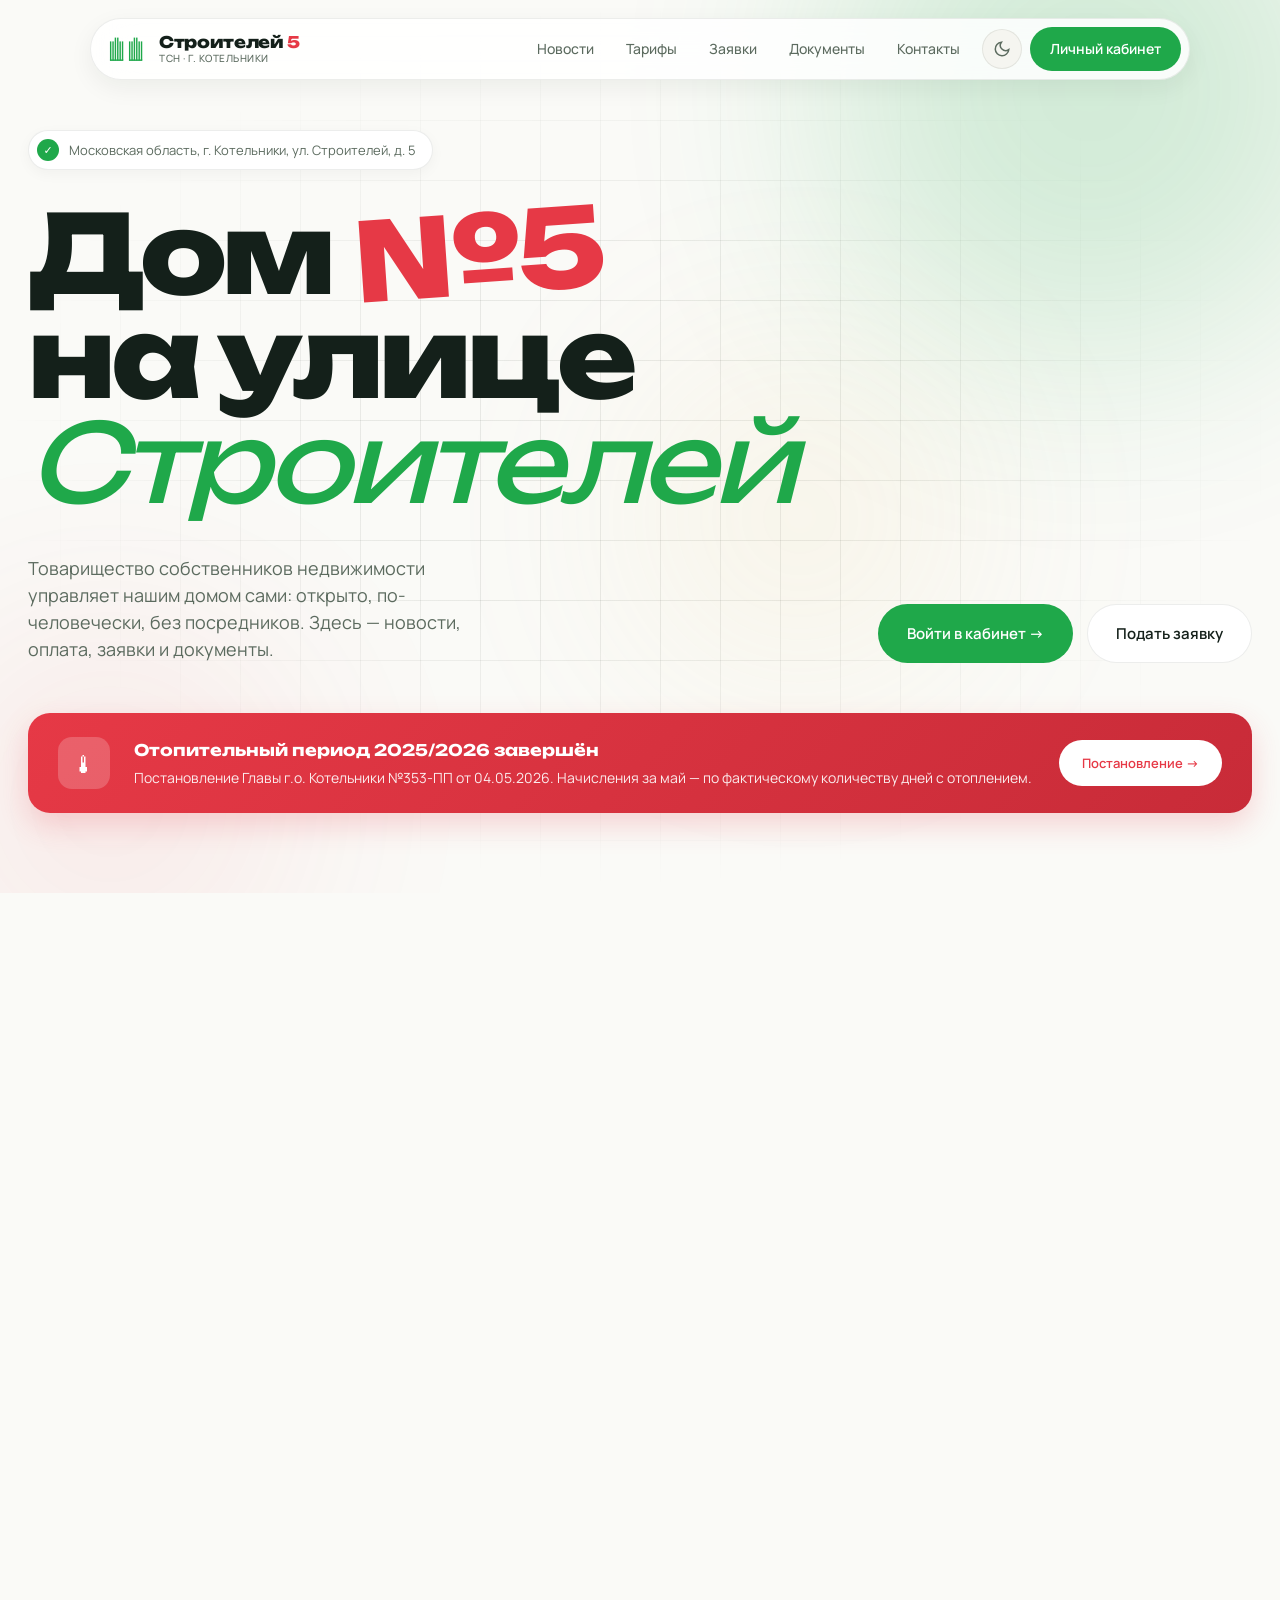
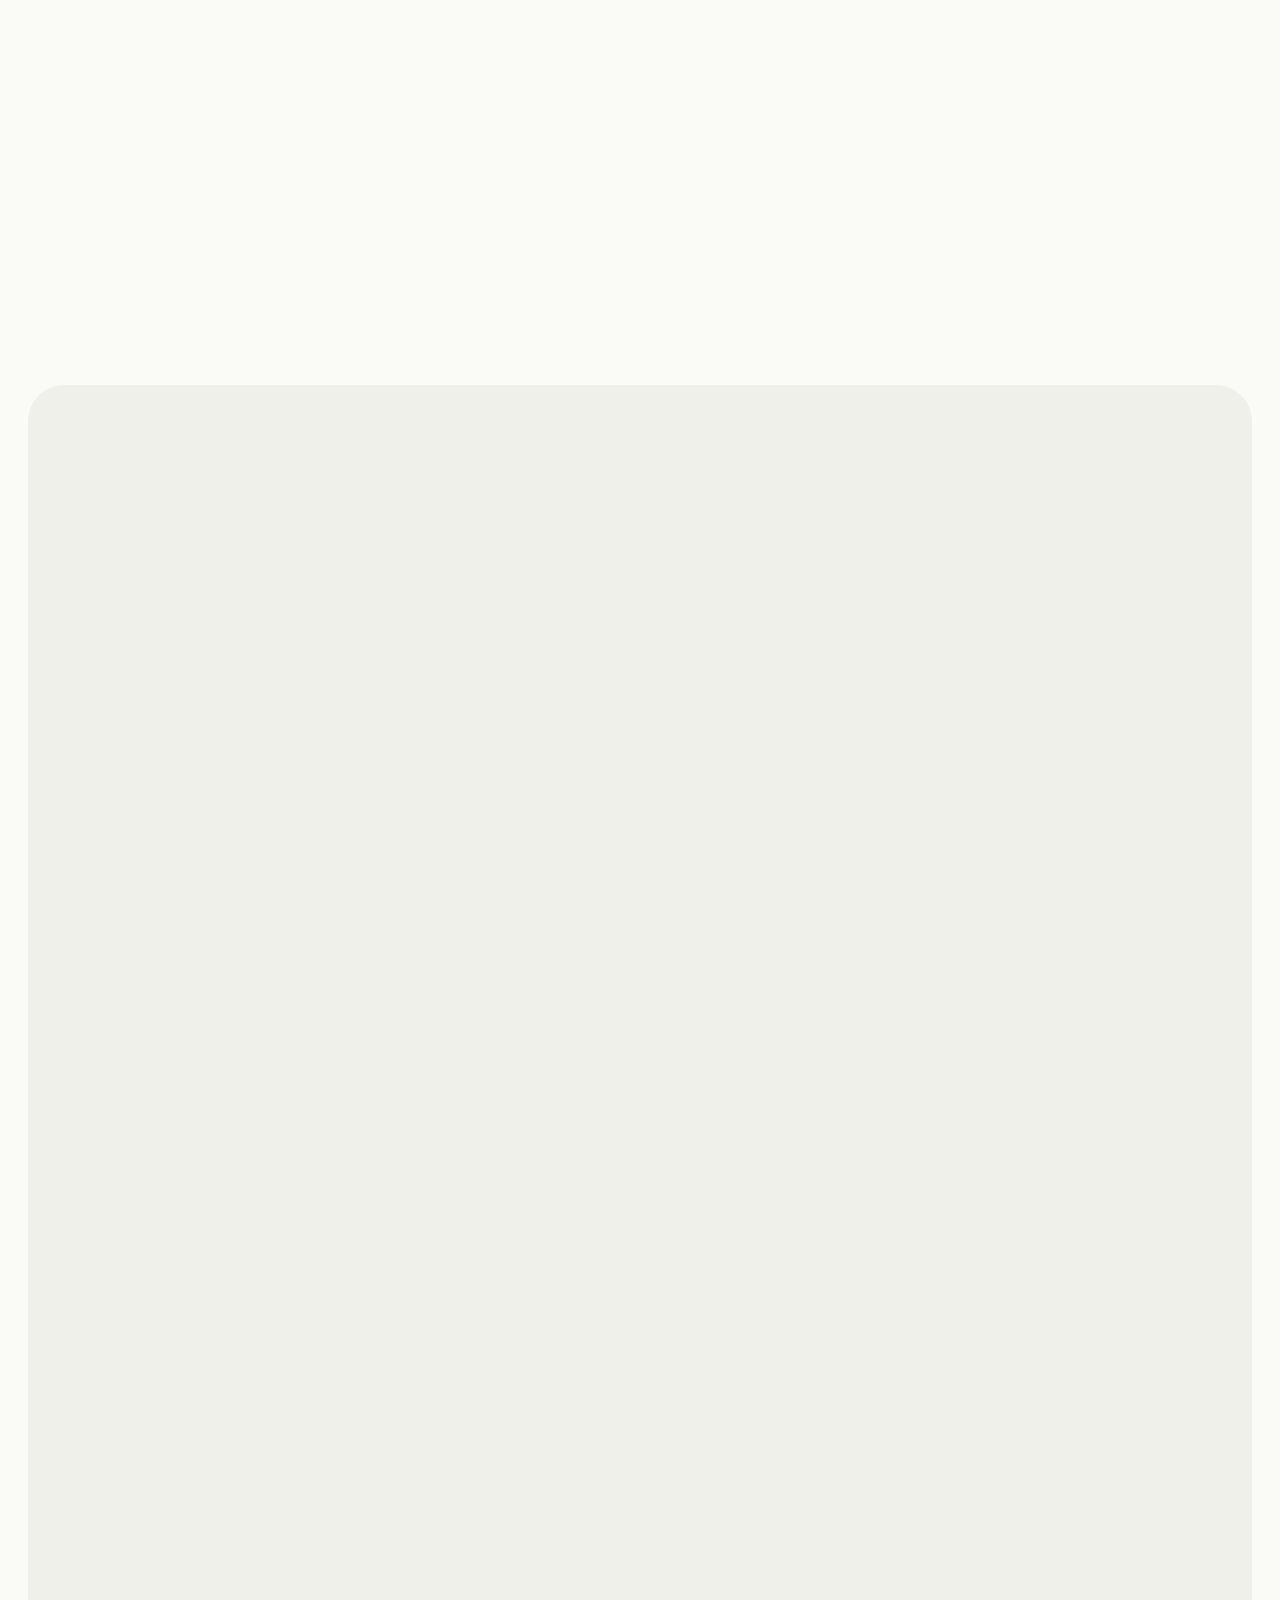
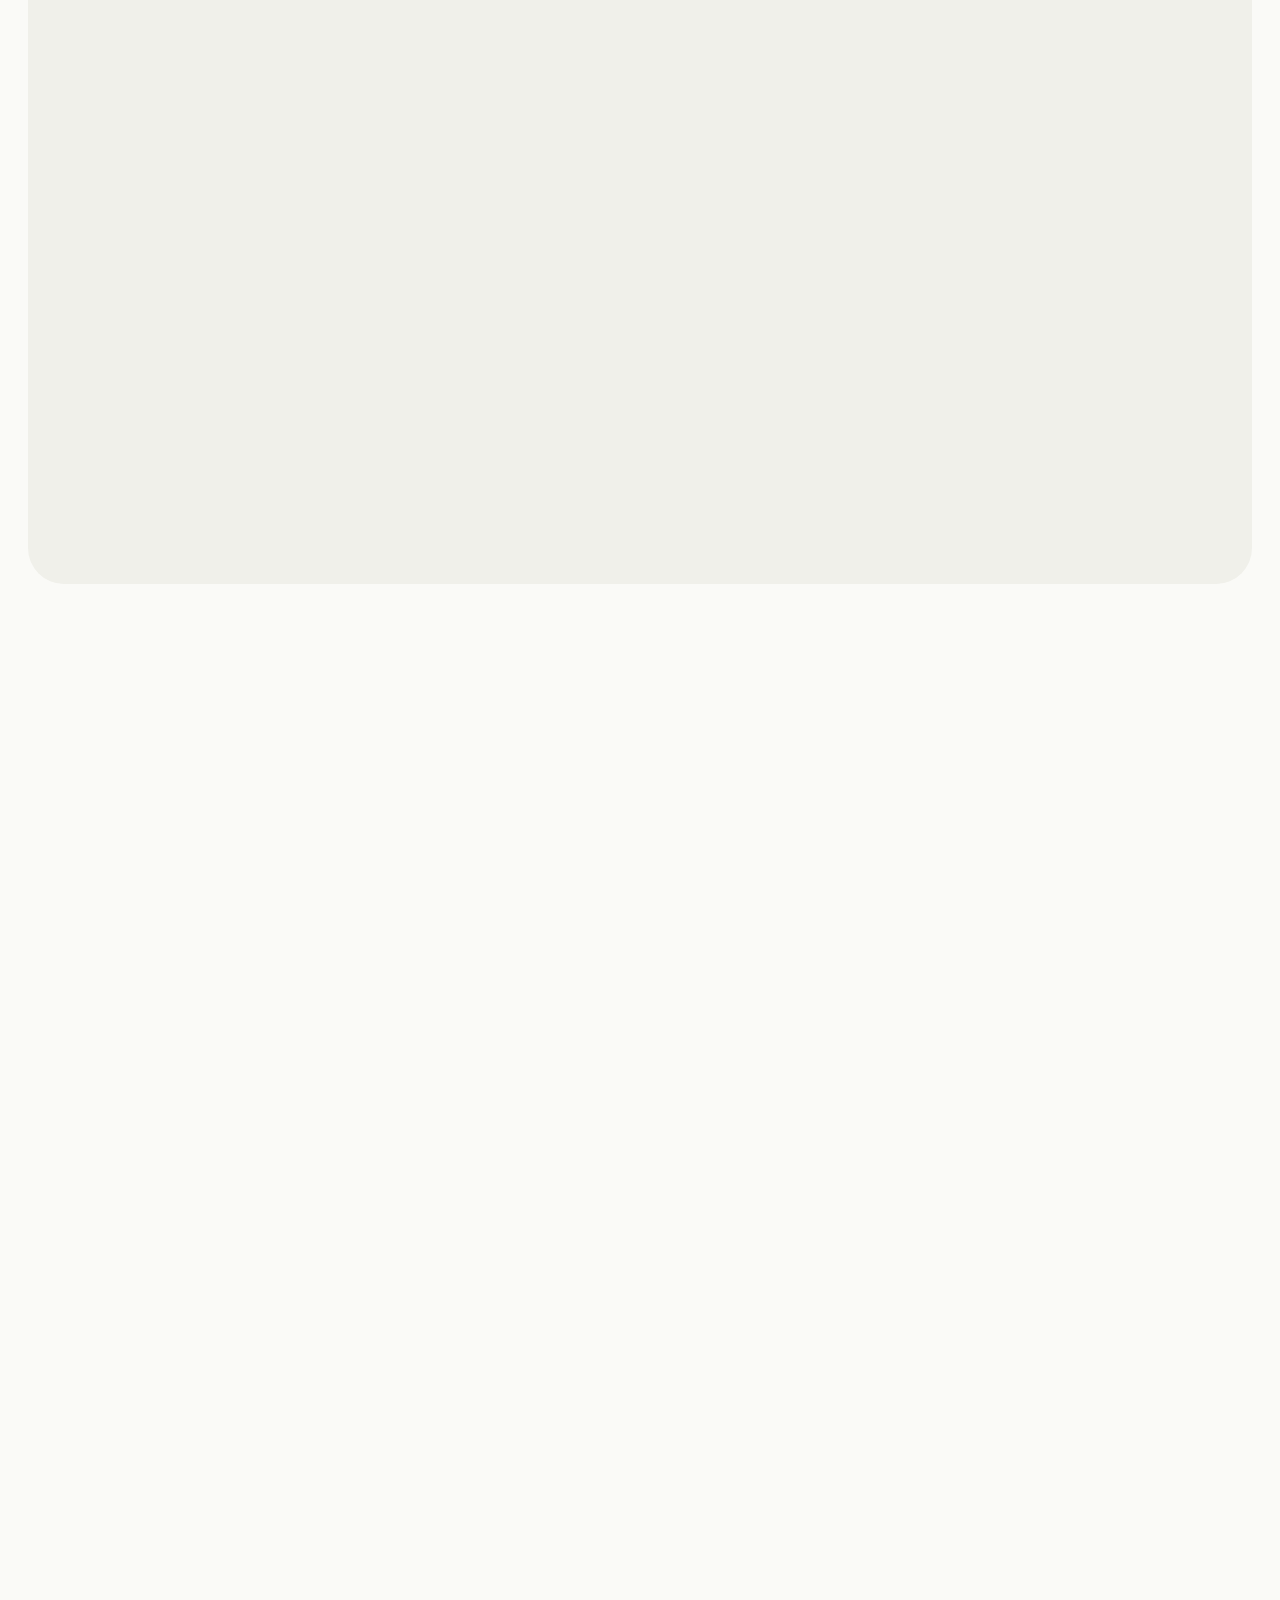
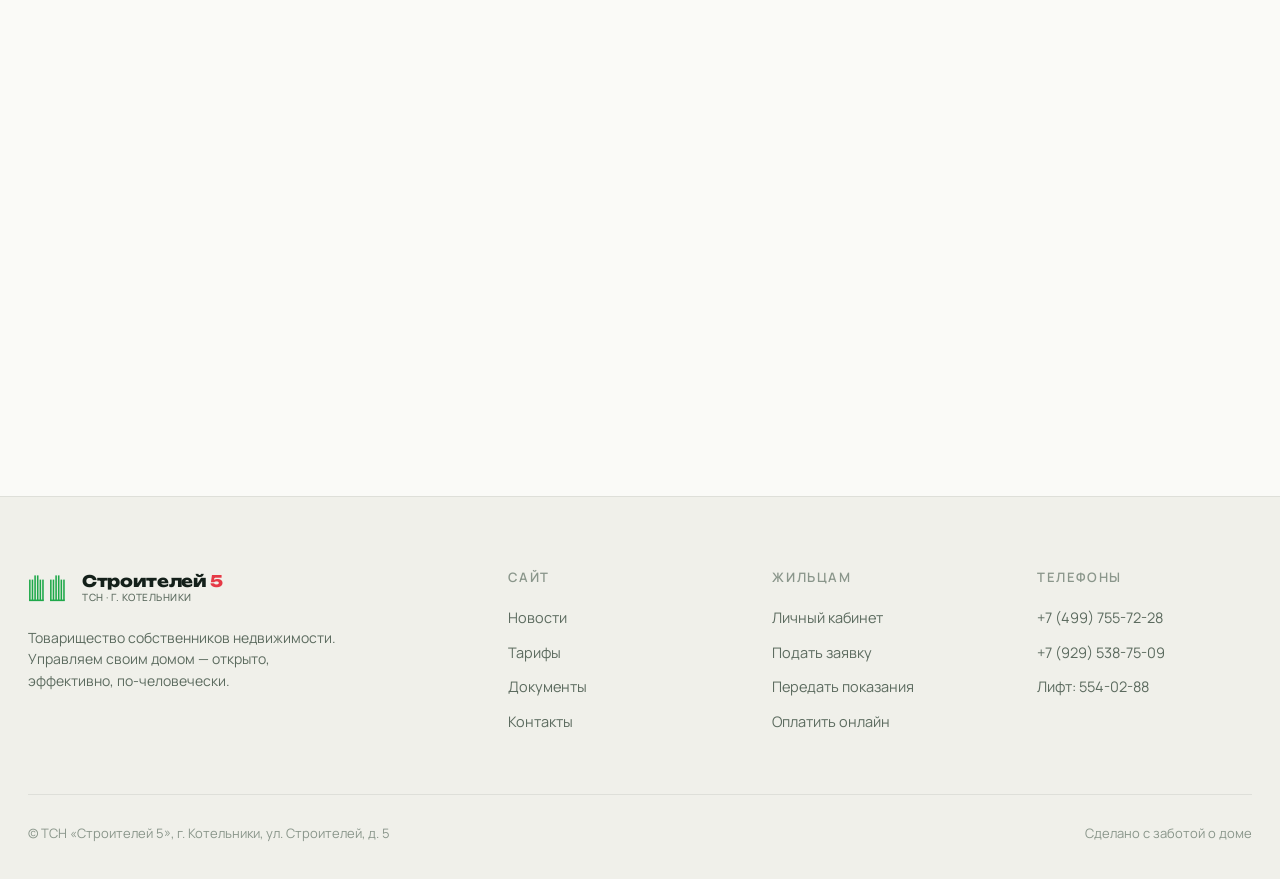
==== index.html @ 5f2b9c78 "Add files via upload" ====
<!DOCTYPE html>
<html lang="ru">
<head>
<meta charset="UTF-8">
<meta name="viewport" content="width=device-width, initial-scale=1.0">
<title>ТСН «Строителей 5» — г. Котельники, ул. Строителей, д.5</title>
<meta name="description" content="Официальный сайт ТСН «Строителей 5». Новости, тарифы, заявки, документы и контакты для жильцов дома по адресу: г. Котельники, ул. Строителей, д. 5.">

<!-- Open Graph для соцсетей -->
<meta property="og:title" content="ТСН «Строителей 5»">
<meta property="og:description" content="Официальный сайт товарищества собственников недвижимости">
<meta property="og:type" content="website">

<!-- Favicon -->
<link rel="icon" type="image/svg+xml" href="/favicon.svg">

<!-- Preload theme to avoid flicker -->
<script>
  (function() {
    const saved = localStorage.getItem('theme');
    const prefersDark = window.matchMedia('(prefers-color-scheme: dark)').matches;
    const theme = saved || (prefersDark ? 'dark' : 'light');
    document.documentElement.setAttribute('data-theme', theme);
  })();
</script>

<link rel="preconnect" href="https://fonts.googleapis.com">
<link rel="preconnect" href="https://fonts.gstatic.com" crossorigin>
<link href="https://fonts.googleapis.com/css2?family=Unbounded:wght@400;600;700;800;900&family=Manrope:wght@300;400;500;600;700&display=swap" rel="stylesheet">

<link rel="stylesheet" href="/styles.css">
</head>
<body>

<!-- SVG Logo -->
<svg width="0" height="0" style="position:absolute" aria-hidden="true">
  <defs>
    <symbol id="logo-buildings" viewBox="0 0 80 60">
      <g fill="currentColor">
        <rect x="2" y="14" width="3" height="40"/>
        <rect x="7" y="14" width="3" height="40"/>
        <rect x="12" y="6" width="3" height="48"/>
        <rect x="17" y="6" width="3" height="48"/>
        <rect x="22" y="14" width="3" height="40"/>
        <rect x="27" y="14" width="3" height="40"/>
        <rect x="2" y="52" width="28" height="3"/>
        <rect x="42" y="14" width="3" height="40"/>
        <rect x="47" y="14" width="3" height="40"/>
        <rect x="52" y="6" width="3" height="48"/>
        <rect x="57" y="6" width="3" height="48"/>
        <rect x="62" y="14" width="3" height="40"/>
        <rect x="67" y="14" width="3" height="40"/>
        <rect x="42" y="52" width="28" height="3"/>
      </g>
    </symbol>
  </defs>
</svg>

<!-- NAV -->
<nav>
  <a href="#" class="logo">
    <svg class="logo-icon"><use href="#logo-buildings"/></svg>
    <span class="logo-text">
      Строителей <span class="red">5</span>
      <small>ТСН · г. Котельники</small>
    </span>
  </a>
  <ul class="nav-links">
    <li><a href="#news">Новости</a></li>
    <li><a href="#tariffs">Тарифы</a></li>
    <li><a href="#requests">Заявки</a></li>
    <li><a href="#docs">Документы</a></li>
    <li><a href="#contacts">Контакты</a></li>
  </ul>
  <button class="theme-toggle" id="themeToggle" aria-label="Переключить тему">
    <svg class="theme-icon-sun" width="18" height="18" viewBox="0 0 24 24" fill="none" stroke="currentColor" stroke-width="2"><circle cx="12" cy="12" r="5"/><line x1="12" y1="1" x2="12" y2="3"/><line x1="12" y1="21" x2="12" y2="23"/><line x1="4.22" y1="4.22" x2="5.64" y2="5.64"/><line x1="18.36" y1="18.36" x2="19.78" y2="19.78"/><line x1="1" y1="12" x2="3" y2="12"/><line x1="21" y1="12" x2="23" y2="12"/><line x1="4.22" y1="19.78" x2="5.64" y2="18.36"/><line x1="18.36" y1="5.64" x2="19.78" y2="4.22"/></svg>
    <svg class="theme-icon-moon" width="18" height="18" viewBox="0 0 24 24" fill="none" stroke="currentColor" stroke-width="2"><path d="M21 12.79A9 9 0 1 1 11.21 3 7 7 0 0 0 21 12.79z"/></svg>
  </button>
  <a href="#account" class="nav-cta">Личный кабинет</a>
</nav>

<!-- HERO -->
<header class="hero">
  <div class="hero-bg">
    <div class="hero-grid"></div>
    <div class="blob blob-1"></div>
    <div class="blob blob-2"></div>
    <div class="blob blob-3"></div>
  </div>

  <div class="container hero-content">
    <div class="hero-tag">
      <span class="hero-tag-dot">✓</span>
      Московская область, г. Котельники, ул. Строителей, д. 5
    </div>

    <h1 class="hero-title display">
      Дом <span class="num-five">№5</span><br>
      на улице<br>
      <span class="accent">Строителей</span>
    </h1>

    <div class="hero-bottom">
      <p class="hero-desc">
        Товарищество собственников недвижимости управляет нашим домом сами: открыто, по-человечески, без посредников. Здесь — новости, оплата, заявки и документы.
      </p>
      <div class="hero-actions">
        <a href="#account" class="btn btn-primary">
          Войти в кабинет →
        </a>
        <a href="#requests" class="btn btn-ghost">
          Подать заявку
        </a>
      </div>
    </div>

    <div class="heating-banner">
      <div class="heating-icon">🌡</div>
      <div class="heating-text">
        <strong>Отопительный период 2025/2026 завершён</strong>
        <p>Постановление Главы г.о. Котельники №353-ПП от 04.05.2026. Начисления за май — по фактическому количеству дней с отоплением.</p>
      </div>
      <a href="#docs" class="btn">Постановление →</a>
    </div>
  </div>
</header>

<!-- NEWS -->
<section id="news">
  <div class="container">
    <div class="section-head reveal">
      <div>
        <div class="section-eyebrow">Новости и объявления</div>
        <h2 class="section-title display">
          Что происходит<br><span class="it">в нашем доме</span>
        </h2>
      </div>
      <a href="#" class="btn btn-ghost">Все новости →</a>
    </div>

    <!-- Контейнер для динамических новостей из Supabase -->
    <div class="news-grid" id="newsGrid">
      <!-- Заглушки на случай если Supabase ещё не настроен -->
      <article class="news-card featured reveal">
        <div class="news-meta">
          <span class="news-cat">Важно</span>
          <span class="news-date">4 мая 2026</span>
        </div>
        <div class="news-arrow">↗</div>
        <h3 class="news-title display">Завершён отопительный период 2025/2026 года</h3>
        <p class="news-excerpt">Согласно постановлению №353-ПП Главы городского округа Котельники, отопление отключено с 4 мая. Начисления за май будут произведены по фактическому количеству дней с отоплением.</p>
      </article>

      <article class="news-card regular reveal">
        <div class="news-meta">
          <span class="news-cat">Сервис</span>
          <span class="news-date">скоро</span>
        </div>
        <div class="news-arrow">↗</div>
        <h3 class="news-title display">Гидравлические испытания тепловых сетей</h3>
        <p class="news-excerpt">О сроках возможного отключения горячей воды сообщим дополнительно.</p>
      </article>

      <article class="news-card small reveal">
        <div class="news-meta">
          <span class="news-cat">Дом</span>
          <span class="news-date">текущее</span>
        </div>
        <div class="news-arrow">↗</div>
        <h3 class="news-title display">Передача показаний счётчиков — до 25 числа</h3>
      </article>

      <article class="news-card small reveal">
        <div class="news-meta">
          <span class="news-cat">Приём</span>
          <span class="news-date">режим</span>
        </div>
        <div class="news-arrow">↗</div>
        <h3 class="news-title display">Часы приёма населения — вторник и четверг</h3>
      </article>
    </div>
  </div>
</section>

<!-- SERVICES / TARIFFS -->
<section class="services" id="tariffs">
  <div class="container">
    <div class="section-head reveal">
      <div>
        <div class="section-eyebrow">Услуги и тарифы</div>
        <h2 class="section-title display">
          Прозрачные ставки<br><span class="it">без скрытых платежей</span>
        </h2>
      </div>
    </div>

    <div class="tariffs-grid">
      <div class="tariff highlight reveal">
        <div class="tariff-icon">
          <svg width="26" height="26" viewBox="0 0 24 24" fill="none" stroke="currentColor" stroke-width="2"><path d="M3 9l9-7 9 7v11a2 2 0 0 1-2 2H5a2 2 0 0 1-2-2z"/><polyline points="9 22 9 12 15 12 15 22"/></svg>
        </div>
        <h3 class="tariff-name display">Содержание жилья</h3>
        <p class="tariff-desc">Уборка, текущий ремонт, обслуживание общедомового имущества</p>
        <div class="tariff-price">
          <span class="num">—</span>
          <span class="unit">₽ / м²</span>
        </div>
        <ul class="tariff-list">
          <li>Уборка подъездов и территории</li>
          <li>Текущий ремонт МОП</li>
          <li>Обслуживание лифтов</li>
          <li>Дезинсекция и дератизация</li>
        </ul>
      </div>

      <div class="tariff reveal">
        <div class="tariff-icon">
          <svg width="26" height="26" viewBox="0 0 24 24" fill="none" stroke="currentColor" stroke-width="2"><circle cx="12" cy="12" r="3"/><path d="M19.4 15a1.65 1.65 0 0 0 .33 1.82l.06.06a2 2 0 0 1 0 2.83 2 2 0 0 1-2.83 0l-.06-.06a1.65 1.65 0 0 0-1.82-.33 1.65 1.65 0 0 0-1 1.51V21a2 2 0 0 1-4 0v-.09A1.65 1.65 0 0 0 9 19.4a1.65 1.65 0 0 0-1.82.33l-.06.06a2 2 0 0 1-2.83 0 2 2 0 0 1 0-2.83l.06-.06a1.65 1.65 0 0 0 .33-1.82 1.65 1.65 0 0 0-1.51-1H3a2 2 0 0 1 0-4h.09A1.65 1.65 0 0 0 4.6 9a1.65 1.65 0 0 0-.33-1.82l-.06-.06a2 2 0 0 1 0-2.83 2 2 0 0 1 2.83 0l.06.06a1.65 1.65 0 0 0 1.82.33H9a1.65 1.65 0 0 0 1-1.51V3a2 2 0 0 1 4 0v.09a1.65 1.65 0 0 0 1 1.51 1.65 1.65 0 0 0 1.82-.33l.06-.06a2 2 0 0 1 2.83 0 2 2 0 0 1 0 2.83l-.06.06a1.65 1.65 0 0 0-.33 1.82V9a1.65 1.65 0 0 0 1.51 1H21a2 2 0 0 1 0 4h-.09a1.65 1.65 0 0 0-1.51 1z"/></svg>
        </div>
        <h3 class="tariff-name display">Управление</h3>
        <p class="tariff-desc">Бухгалтерия, диспетчерская, аварийная служба</p>
        <div class="tariff-price">
          <span class="num">—</span>
          <span class="unit">₽ / м²</span>
        </div>
        <ul class="tariff-list">
          <li>Управление и бухгалтерия</li>
          <li>Диспетчерская служба</li>
          <li>Аварийная служба</li>
          <li>Работа с обращениями</li>
        </ul>
      </div>

      <div class="tariff reveal">
        <div class="tariff-icon">
          <svg width="26" height="26" viewBox="0 0 24 24" fill="none" stroke="currentColor" stroke-width="2"><path d="M12 2v6"/><path d="M12 22a8 8 0 0 0 8-8c0-3.5-2.5-6-8-12-5.5 6-8 8.5-8 12a8 8 0 0 0 8 8z"/></svg>
        </div>
        <h3 class="tariff-name display">Коммунальные</h3>
        <p class="tariff-desc">Расчёт по показаниям счётчиков</p>
        <div class="tariff-price">
          <span class="num">по</span>
          <span class="unit">факту потребления</span>
        </div>
        <ul class="tariff-list">
          <li>Холодное и горячее водоснабжение</li>
          <li>Водоотведение</li>
          <li>Электроэнергия МОП</li>
          <li>Отопление (по сезону)</li>
        </ul>
      </div>
    </div>

    <div class="account-cta reveal" id="account">
      <div class="account-content">
        <h3 class="display">Личный кабинет жильца</h3>
        <p>Платите за квартиру, передавайте показания и следите за начислениями. Всё в одном месте — на телефоне или ноутбуке.</p>
        <a href="#" class="btn">Войти →</a>
      </div>

      <div class="account-mockup">
        <div class="mockup-head">
          <div class="mockup-user">
            <div class="mockup-avatar">АК</div>
            <div class="mockup-user-info">
              <p>Анна К.</p>
              <p>ул. Строителей, 5 · кв. 142</p>
            </div>
          </div>
          <span style="font-size: 18px; color: var(--text-dim);">⚙</span>
        </div>

        <div class="mockup-balance">
          <div class="mockup-balance-label">К оплате · апрель 2026</div>
          <div class="mockup-balance-num">7 842<span class="ru"> ₽</span></div>
          <div class="mockup-balance-status">оплачено вовремя</div>
        </div>

        <div class="mockup-row">
          <p>Содержание и управление</p>
          <p>4 230 ₽</p>
        </div>
        <div class="mockup-row">
          <p>ХВС / ГВС / водоотведение</p>
          <p>1 458 ₽</p>
        </div>
        <div class="mockup-row">
          <p>Электроэнергия</p>
          <p>2 154 ₽</p>
        </div>
      </div>
    </div>
  </div>
</section>

<!-- REQUESTS -->
<section id="requests">
  <div class="container">
    <div class="section-head reveal">
      <div>
        <div class="section-eyebrow">Заявки и обращения</div>
        <h2 class="section-title display">
          Опишите проблему —<br><span class="it">мы решим</span>
        </h2>
      </div>
    </div>

    <div class="requests-wrap">
      <div class="request-categories reveal">
        <div class="req-cat urgent">
          <div class="req-cat-icon">
            <svg width="22" height="22" viewBox="0 0 24 24" fill="none" stroke="currentColor" stroke-width="2"><path d="M10.29 3.86L1.82 18a2 2 0 0 0 1.71 3h16.94a2 2 0 0 0 1.71-3L13.71 3.86a2 2 0 0 0-3.42 0z"/><line x1="12" y1="9" x2="12" y2="13"/><line x1="12" y1="17" x2="12.01" y2="17"/></svg>
          </div>
          <div class="req-cat-text">
            <p>Аварийная заявка</p>
            <p>Протечки, отсутствие света, лифт</p>
          </div>
          <div class="req-cat-arrow">→</div>
        </div>
        <div class="req-cat">
          <div class="req-cat-icon">
            <svg width="22" height="22" viewBox="0 0 24 24" fill="none" stroke="currentColor" stroke-width="2"><path d="M14.7 6.3a1 1 0 0 0 0 1.4l1.6 1.6a1 1 0 0 0 1.4 0l3.77-3.77a6 6 0 0 1-7.94 7.94l-6.91 6.91a2.12 2.12 0 0 1-3-3l6.91-6.91a6 6 0 0 1 7.94-7.94l-3.76 3.76z"/></svg>
          </div>
          <div class="req-cat-text">
            <p>Плановая работа</p>
            <p>Замена лампы, ремонт МОП, домофон</p>
          </div>
          <div class="req-cat-arrow">→</div>
        </div>
        <div class="req-cat">
          <div class="req-cat-icon">
            <svg width="22" height="22" viewBox="0 0 24 24" fill="none" stroke="currentColor" stroke-width="2"><path d="M21 15a2 2 0 0 1-2 2H7l-4 4V5a2 2 0 0 1 2-2h14a2 2 0 0 1 2 2z"/></svg>
          </div>
          <div class="req-cat-text">
            <p>Обращение в правление</p>
            <p>Предложения, жалобы, инициативы</p>
          </div>
          <div class="req-cat-arrow">→</div>
        </div>
        <div class="req-cat">
          <div class="req-cat-icon">
            <svg width="22" height="22" viewBox="0 0 24 24" fill="none" stroke="currentColor" stroke-width="2"><path d="M14 2H6a2 2 0 0 0-2 2v16a2 2 0 0 0 2 2h12a2 2 0 0 0 2-2V8z"/><polyline points="14 2 14 8 20 8"/></svg>
          </div>
          <div class="req-cat-text">
            <p>Запрос документов</p>
            <p>Справки, выписки, копии</p>
          </div>
          <div class="req-cat-arrow">→</div>
        </div>
      </div>

      <form class="request-form reveal" id="requestForm">
        <div class="form-row">
          <label for="r-cat">Категория</label>
          <select id="r-cat" name="category" required>
            <option value="planned">Плановая работа</option>
            <option value="urgent">Аварийная заявка</option>
            <option value="board">Обращение в правление</option>
            <option value="docs">Запрос документов</option>
          </select>
        </div>
        <div class="form-row">
          <label for="r-flat">Номер квартиры</label>
          <input id="r-flat" name="apartment" type="text" placeholder="Например, кв. 142" required>
        </div>
        <div class="form-row">
          <label for="r-name">Ваше имя</label>
          <input id="r-name" name="name" type="text" placeholder="Иван Иванов" required>
        </div>
        <div class="form-row">
          <label for="r-msg">Описание</label>
          <textarea id="r-msg" name="description" placeholder="Опишите ситуацию подробно..." required></textarea>
        </div>
        <div class="form-row">
          <label for="r-phone">Телефон для связи</label>
          <input id="r-phone" name="phone" type="tel" placeholder="+7 ___ ___ __ __" required>
        </div>
        <button type="submit" class="btn btn-primary" id="submitBtn" style="width: 100%; justify-content: center;">
          Отправить заявку →
        </button>
        <div class="form-status" id="formStatus"></div>
      </form>
    </div>
  </div>
</section>

<!-- DOCS -->
<section id="docs">
  <div class="container">
    <div class="section-head reveal">
      <div>
        <div class="section-eyebrow">Документы</div>
        <h2 class="section-title display">
          Открытость —<br><span class="it">наш принцип</span>
        </h2>
      </div>
    </div>

    <div class="docs-grid" id="docsGrid">
      <a href="#" class="doc-card reveal">
        <div class="doc-icon">
          <svg width="20" height="20" viewBox="0 0 24 24" fill="none" stroke="currentColor" stroke-width="2"><path d="M14 2H6a2 2 0 0 0-2 2v16a2 2 0 0 0 2 2h12a2 2 0 0 0 2-2V8z"/><polyline points="14 2 14 8 20 8"/></svg>
        </div>
        <h4>Постановление №353-ПП</h4>
        <div class="doc-meta">PDF · о завершении отопления</div>
      </a>
      <a href="#" class="doc-card reveal">
        <div class="doc-icon">
          <svg width="20" height="20" viewBox="0 0 24 24" fill="none" stroke="currentColor" stroke-width="2"><path d="M14 2H6a2 2 0 0 0-2 2v16a2 2 0 0 0 2 2h12a2 2 0 0 0 2-2V8z"/><polyline points="14 2 14 8 20 8"/></svg>
        </div>
        <h4>Устав ТСН</h4>
        <div class="doc-meta">PDF</div>
      </a>
      <a href="#" class="doc-card reveal">
        <div class="doc-icon">
          <svg width="20" height="20" viewBox="0 0 24 24" fill="none" stroke="currentColor" stroke-width="2"><path d="M14 2H6a2 2 0 0 0-2 2v16a2 2 0 0 0 2 2h12a2 2 0 0 0 2-2V8z"/><polyline points="14 2 14 8 20 8"/></svg>
        </div>
        <h4>Смета на 2026 год</h4>
        <div class="doc-meta">PDF</div>
      </a>
      <a href="#" class="doc-card reveal">
        <div class="doc-icon">
          <svg width="20" height="20" viewBox="0 0 24 24" fill="none" stroke="currentColor" stroke-width="2"><path d="M14 2H6a2 2 0 0 0-2 2v16a2 2 0 0 0 2 2h12a2 2 0 0 0 2-2V8z"/><polyline points="14 2 14 8 20 8"/></svg>
        </div>
        <h4>Отчёт правления за 2025</h4>
        <div class="doc-meta">PDF</div>
      </a>
      <a href="#" class="doc-card reveal">
        <div class="doc-icon">
          <svg width="20" height="20" viewBox="0 0 24 24" fill="none" stroke="currentColor" stroke-width="2"><rect x="3" y="3" width="18" height="18" rx="2"/><line x1="3" y1="9" x2="21" y2="9"/></svg>
        </div>
        <h4>Протоколы общих собраний</h4>
        <div class="doc-meta">Архив</div>
      </a>
      <a href="#" class="doc-card reveal">
        <div class="doc-icon">
          <svg width="20" height="20" viewBox="0 0 24 24" fill="none" stroke="currentColor" stroke-width="2"><path d="M14 2H6a2 2 0 0 0-2 2v16a2 2 0 0 0 2 2h12a2 2 0 0 0 2-2V8z"/><polyline points="14 2 14 8 20 8"/></svg>
        </div>
        <h4>Тарифы и расчёты</h4>
        <div class="doc-meta">PDF</div>
      </a>
      <a href="#" class="doc-card reveal">
        <div class="doc-icon">
          <svg width="20" height="20" viewBox="0 0 24 24" fill="none" stroke="currentColor" stroke-width="2"><path d="M14 2H6a2 2 0 0 0-2 2v16a2 2 0 0 0 2 2h12a2 2 0 0 0 2-2V8z"/><polyline points="14 2 14 8 20 8"/></svg>
        </div>
        <h4>Договоры с РСО</h4>
        <div class="doc-meta">PDF</div>
      </a>
      <a href="#" class="doc-card reveal">
        <div class="doc-icon">
          <svg width="20" height="20" viewBox="0 0 24 24" fill="none" stroke="currentColor" stroke-width="2"><path d="M14 2H6a2 2 0 0 0-2 2v16a2 2 0 0 0 2 2h12a2 2 0 0 0 2-2V8z"/><polyline points="14 2 14 8 20 8"/></svg>
        </div>
        <h4>Правила проживания</h4>
        <div class="doc-meta">PDF</div>
      </a>
    </div>
  </div>
</section>

<!-- CONTACTS -->
<section id="contacts">
  <div class="container">
    <div class="section-head reveal">
      <div>
        <div class="section-eyebrow">Контакты</div>
        <h2 class="section-title display">
          Звоните —<br><span class="it">мы на связи</span>
        </h2>
      </div>
    </div>

    <div class="contacts">
      <div class="phones-panel reveal">
        <h3 class="display">Телефоны для связи</h3>

        <div class="phone-group">
          <div class="phone-group-label">Диспетчерская служба</div>
          <a href="tel:+74997557228" class="phone-link">
            <svg width="18" height="18" viewBox="0 0 24 24" fill="none" stroke="currentColor" stroke-width="2"><path d="M22 16.92v3a2 2 0 0 1-2.18 2 19.79 19.79 0 0 1-8.63-3.07 19.5 19.5 0 0 1-6-6 19.79 19.79 0 0 1-3.07-8.67A2 2 0 0 1 4.11 2h3a2 2 0 0 1 2 1.72 12.84 12.84 0 0 0 .7 2.81 2 2 0 0 1-.45 2.11L8.09 9.91a16 16 0 0 0 6 6l1.27-1.27a2 2 0 0 1 2.11-.45 12.84 12.84 0 0 0 2.81.7A2 2 0 0 1 22 16.92z"/></svg>
            +7 (499) 755-72-28
          </a>
          <a href="tel:+79295387509" class="phone-link">
            <svg width="18" height="18" viewBox="0 0 24 24" fill="none" stroke="currentColor" stroke-width="2"><path d="M22 16.92v3a2 2 0 0 1-2.18 2 19.79 19.79 0 0 1-8.63-3.07 19.5 19.5 0 0 1-6-6 19.79 19.79 0 0 1-3.07-8.67A2 2 0 0 1 4.11 2h3a2 2 0 0 1 2 1.72 12.84 12.84 0 0 0 .7 2.81 2 2 0 0 1-.45 2.11L8.09 9.91a16 16 0 0 0 6 6l1.27-1.27a2 2 0 0 1 2.11-.45 12.84 12.84 0 0 0 2.81.7A2 2 0 0 1 22 16.92z"/></svg>
            +7 (929) 538-75-09
          </a>
        </div>

        <div class="phone-group">
          <div class="phone-group-label">Лифтовая диспетчерская</div>
          <a href="tel:+74955540288" class="phone-link">
            <svg width="18" height="18" viewBox="0 0 24 24" fill="none" stroke="currentColor" stroke-width="2"><rect x="6" y="3" width="12" height="18" rx="2"/><path d="M9 9l3-3 3 3"/><path d="M9 15l3 3 3-3"/></svg>
            +7 (495) 554-02-88
          </a>
        </div>
      </div>

      <div class="address-card reveal">
        <h3 class="display">Адрес и приём</h3>

        <div class="info-block">
          <div class="info-block-label">Адрес</div>
          <div class="info-block-value">
            Московская область,<br>
            г. Котельники,<br>
            ул. Строителей, д. 5
          </div>
        </div>

        <div class="info-block">
          <div class="info-block-label">Часы приёма населения</div>
          <div class="reception-times">
            <div class="reception-day">
              <span>Вторник</span>
              <span>10:00–13:00 · 15:00–18:00</span>
            </div>
            <div class="reception-day">
              <span>Четверг</span>
              <span>10:00–13:00 · 15:00–18:00</span>
            </div>
          </div>
        </div>
      </div>
    </div>
  </div>
</section>

<!-- FOOTER -->
<footer>
  <div class="container">
    <div class="footer-top">
      <div class="footer-brand">
        <a href="#" class="logo">
          <svg class="logo-icon" style="width:42px;height:42px"><use href="#logo-buildings"/></svg>
          <span class="logo-text">
            Строителей <span class="red">5</span>
            <small>ТСН · г. Котельники</small>
          </span>
        </a>
        <p>Товарищество собственников недвижимости. Управляем своим домом — открыто, эффективно, по-человечески.</p>
      </div>
      <div class="footer-col">
        <h5>Сайт</h5>
        <ul>
          <li><a href="#news">Новости</a></li>
          <li><a href="#tariffs">Тарифы</a></li>
          <li><a href="#docs">Документы</a></li>
          <li><a href="#contacts">Контакты</a></li>
        </ul>
      </div>
      <div class="footer-col">
        <h5>Жильцам</h5>
        <ul>
          <li><a href="#account">Личный кабинет</a></li>
          <li><a href="#requests">Подать заявку</a></li>
          <li><a href="#">Передать показания</a></li>
          <li><a href="#">Оплатить онлайн</a></li>
        </ul>
      </div>
      <div class="footer-col">
        <h5>Телефоны</h5>
        <ul>
          <li><a href="tel:+74997557228">+7 (499) 755-72-28</a></li>
          <li><a href="tel:+79295387509">+7 (929) 538-75-09</a></li>
          <li><a href="tel:+74955540288">Лифт: 554-02-88</a></li>
        </ul>
      </div>
    </div>
    <div class="footer-bottom">
      <span>© ТСН «Строителей 5», г. Котельники, ул. Строителей, д. 5</span>
      <span>Сделано с заботой о доме</span>
    </div>
  </div>
</footer>

<script src="/config.js"></script>
<script type="module" src="/app.js"></script>
</body>
</html>
---- styles.css ----
/* ====================================================
   ТСН «Строителей 5» — стили
   Поддержка светлой и тёмной темы через [data-theme]
   ==================================================== */

/* ====== СВЕТЛАЯ ТЕМА (по умолчанию) ====== */
:root,
[data-theme="light"] {
  --bg: #FAFAF7;
  --bg-soft: #F0F0EA;
  --surface: #FFFFFF;
  --surface-2: #F5F5F0;
  --line: rgba(20,30,20,.08);
  --text: #14201A;
  --text-dim: #5C6B5F;
  --text-mute: #8A968B;
  --green: #1FA84A;
  --green-deep: #157C36;
  --green-soft: #D6F0DD;
  --red: #E63946;
  --red-soft: #FCE4E6;
  --gold: #E8C97A;

  --shadow-sm: 0 4px 14px rgba(20,30,20,.04);
  --shadow-md: 0 8px 24px rgba(20,30,20,.06);
  --shadow-lg: 0 16px 40px rgba(20,30,20,.08);
  --shadow-xl: 0 30px 80px rgba(0,0,0,.18);

  --tariff-highlight-bg: var(--text);
  --tariff-highlight-text: white;
  --phones-panel-bg: var(--text);
  --phones-panel-text: white;
}

/* ====== ТЁМНАЯ ТЕМА ====== */
[data-theme="dark"] {
  --bg: #0F1311;
  --bg-soft: #161A18;
  --surface: #1C211E;
  --surface-2: #232924;
  --line: rgba(255,255,255,.08);
  --text: #F0F2EE;
  --text-dim: #A0ABA3;
  --text-mute: #6E7972;
  --green: #2BC85C;
  --green-deep: #1FA84A;
  --green-soft: rgba(43, 200, 92, .15);
  --red: #FF5060;
  --red-soft: rgba(255, 80, 96, .15);
  --gold: #E8C97A;

  --shadow-sm: 0 4px 14px rgba(0,0,0,.2);
  --shadow-md: 0 8px 24px rgba(0,0,0,.3);
  --shadow-lg: 0 16px 40px rgba(0,0,0,.4);
  --shadow-xl: 0 30px 80px rgba(0,0,0,.6);

  --tariff-highlight-bg: var(--surface-2);
  --tariff-highlight-text: var(--text);
  --phones-panel-bg: #000;
  --phones-panel-text: white;
}

* { box-sizing: border-box; margin: 0; padding: 0; }

html { scroll-behavior: smooth; }

body {
  font-family: 'Manrope', system-ui, sans-serif;
  background: var(--bg);
  color: var(--text);
  line-height: 1.55;
  overflow-x: hidden;
  -webkit-font-smoothing: antialiased;
  transition: background-color .3s ease, color .3s ease;
}

.display { font-family: 'Unbounded', sans-serif; letter-spacing: -0.02em; }

.container {
  max-width: 1280px;
  margin: 0 auto;
  padding: 0 28px;
}

/* ======= NAVIGATION ======= */
nav {
  position: fixed;
  top: 18px;
  left: 50%;
  transform: translateX(-50%);
  z-index: 100;
  display: flex;
  align-items: center;
  gap: 8px;
  background: color-mix(in srgb, var(--surface) 85%, transparent);
  backdrop-filter: blur(20px);
  -webkit-backdrop-filter: blur(20px);
  border: 1px solid var(--line);
  box-shadow: var(--shadow-md);
  padding: 8px 8px 8px 18px;
  border-radius: 100px;
  width: calc(100% - 40px);
  max-width: 1100px;
  transition: background-color .3s ease, border-color .3s ease;
}

.logo {
  display: flex;
  align-items: center;
  gap: 12px;
  margin-right: auto;
  text-decoration: none;
  color: var(--text);
}

.logo-icon { width: 38px; height: 38px; flex-shrink: 0; color: var(--green); }

.logo-text {
  font-family: 'Unbounded', sans-serif;
  font-weight: 800;
  font-size: 16px;
  letter-spacing: -0.02em;
  line-height: 1;
}
.logo-text .red { color: var(--red); }
.logo-text small {
  display: block;
  font-family: 'Manrope', sans-serif;
  font-weight: 500;
  font-size: 10px;
  color: var(--text-dim);
  letter-spacing: 0.05em;
  text-transform: uppercase;
  margin-top: 3px;
}

.nav-links {
  display: flex;
  gap: 4px;
  list-style: none;
}

.nav-links a {
  color: var(--text-dim);
  text-decoration: none;
  padding: 10px 14px;
  border-radius: 100px;
  font-size: 14px;
  font-weight: 500;
  transition: all .25s;
}

.nav-links a:hover { color: var(--text); background: var(--surface-2); }

.theme-toggle {
  width: 40px; height: 40px;
  border-radius: 50%;
  background: var(--surface-2);
  border: 1px solid var(--line);
  color: var(--text-dim);
  cursor: pointer;
  display: grid;
  place-items: center;
  transition: all .25s;
}
.theme-toggle:hover { color: var(--text); transform: rotate(20deg); }

.theme-icon-sun, .theme-icon-moon { transition: opacity .25s; }
[data-theme="light"] .theme-icon-sun { display: none; }
[data-theme="light"] .theme-icon-moon { display: block; }
[data-theme="dark"] .theme-icon-sun { display: block; }
[data-theme="dark"] .theme-icon-moon { display: none; }

.nav-cta {
  background: var(--green);
  color: white;
  padding: 11px 20px;
  border-radius: 100px;
  text-decoration: none;
  font-weight: 600;
  font-size: 14px;
  transition: all .25s;
}
.nav-cta:hover { background: var(--green-deep); transform: scale(1.04); }

@media (max-width: 920px) {
  nav { padding: 8px 8px 8px 14px; }
  .nav-links { display: none; }
  .nav-cta { padding: 10px 16px; font-size: 13px; }
  .logo-text { font-size: 14px; }
  .logo-icon { width: 34px; height: 34px; }
}

/* ======= HERO ======= */
.hero {
  min-height: 92vh;
  padding: 130px 0 80px;
  position: relative;
  overflow: hidden;
}

.hero-bg {
  position: absolute;
  inset: 0;
  z-index: 0;
  overflow: hidden;
}

.blob {
  position: absolute;
  border-radius: 50%;
  filter: blur(110px);
  animation: float 16s ease-in-out infinite;
}
.blob-1 { width: 540px; height: 540px; background: var(--green); top: -180px; right: -80px; opacity: .18; }
.blob-2 { width: 380px; height: 380px; background: var(--red); bottom: -100px; left: -80px; opacity: .08; animation-delay: -8s; }
.blob-3 { width: 320px; height: 320px; background: var(--gold); top: 40%; left: 50%; opacity: .12; animation-delay: -3s; }

[data-theme="dark"] .blob-1 { opacity: .25; }
[data-theme="dark"] .blob-2 { opacity: .15; }
[data-theme="dark"] .blob-3 { opacity: .08; }

@keyframes float {
  0%, 100% { transform: translate(0, 0) scale(1); }
  50% { transform: translate(30px, -40px) scale(1.08); }
}

.hero-grid {
  position: absolute;
  inset: 0;
  background-image:
    linear-gradient(var(--line) 1px, transparent 1px),
    linear-gradient(90deg, var(--line) 1px, transparent 1px);
  background-size: 60px 60px;
  mask-image: radial-gradient(ellipse at center, black 30%, transparent 70%);
  -webkit-mask-image: radial-gradient(ellipse at center, black 30%, transparent 70%);
}

.hero-content { position: relative; z-index: 2; }

.hero-tag {
  display: inline-flex;
  align-items: center;
  gap: 10px;
  background: var(--surface);
  border: 1px solid var(--line);
  padding: 8px 16px 8px 8px;
  border-radius: 100px;
  font-size: 13px;
  color: var(--text-dim);
  margin-bottom: 32px;
  animation: slideUp .8s ease-out;
  box-shadow: var(--shadow-sm);
}
.hero-tag-dot {
  width: 22px; height: 22px;
  background: var(--green);
  border-radius: 50%;
  display: grid;
  place-items: center;
  color: white;
  font-size: 11px;
  font-weight: 800;
}

h1.hero-title {
  font-family: 'Unbounded', sans-serif;
  font-weight: 800;
  font-size: clamp(44px, 8.5vw, 120px);
  line-height: .96;
  letter-spacing: -0.04em;
  margin-bottom: 32px;
  animation: slideUp 1s ease-out;
}

.hero-title .accent {
  color: var(--green);
  font-style: italic;
  font-weight: 400;
}

.hero-title .num-five {
  color: var(--red);
  display: inline-block;
  transform: rotate(-4deg);
}

@keyframes slideUp {
  from { opacity: 0; transform: translateY(40px); }
  to { opacity: 1; transform: translateY(0); }
}

.hero-bottom {
  display: grid;
  grid-template-columns: 1fr auto;
  gap: 60px;
  align-items: end;
  margin-top: 40px;
  animation: slideUp 1.2s ease-out;
}

.hero-desc {
  max-width: 480px;
  color: var(--text-dim);
  font-size: 18px;
  line-height: 1.5;
}

.hero-actions {
  display: flex;
  gap: 14px;
  flex-wrap: wrap;
}

.btn {
  padding: 17px 28px;
  border-radius: 100px;
  text-decoration: none;
  font-weight: 600;
  font-size: 15px;
  display: inline-flex;
  align-items: center;
  gap: 10px;
  transition: all .25s;
  border: 1px solid transparent;
  cursor: pointer;
  font-family: inherit;
}
.btn-primary { background: var(--green); color: white; }
.btn-primary:hover { background: var(--green-deep); transform: translateY(-2px); box-shadow: 0 12px 30px rgba(31, 168, 74, .25); }
.btn-primary:disabled { opacity: .6; cursor: not-allowed; transform: none; }
.btn-ghost {
  background: var(--surface);
  color: var(--text);
  border-color: var(--line);
}
.btn-ghost:hover { background: var(--surface-2); }

.heating-banner {
  background: linear-gradient(135deg, var(--red) 0%, #C82B38 100%);
  color: white;
  border-radius: 22px;
  padding: 24px 30px;
  margin-top: 50px;
  display: flex;
  align-items: center;
  gap: 24px;
  animation: slideUp 1.4s ease-out;
  box-shadow: 0 12px 30px rgba(230, 57, 70, .2);
}
.heating-icon {
  flex-shrink: 0;
  width: 52px; height: 52px;
  background: rgba(255,255,255,.2);
  border-radius: 14px;
  display: grid;
  place-items: center;
  font-size: 24px;
}
.heating-text { flex: 1; }
.heating-text strong {
  display: block;
  font-family: 'Unbounded', sans-serif;
  font-size: 16px;
  font-weight: 700;
  margin-bottom: 4px;
}
.heating-text p { font-size: 14px; opacity: .9; }
.heating-banner .btn {
  background: white;
  color: var(--red);
  padding: 12px 22px;
  font-size: 13px;
}
.heating-banner .btn:hover { background: var(--bg); }

@media (max-width: 760px) {
  .hero-bottom { grid-template-columns: 1fr; }
  .heating-banner { flex-direction: column; text-align: center; padding: 24px; }
}

/* ======= SECTIONS ======= */
section { padding: 110px 0; position: relative; }

.section-head {
  display: flex;
  justify-content: space-between;
  align-items: end;
  margin-bottom: 56px;
  gap: 40px;
  flex-wrap: wrap;
}
.section-eyebrow {
  font-size: 13px;
  color: var(--green);
  font-weight: 600;
  text-transform: uppercase;
  letter-spacing: 0.15em;
  margin-bottom: 18px;
  display: flex;
  align-items: center;
  gap: 10px;
}
.section-eyebrow::before {
  content: '';
  width: 8px; height: 8px;
  background: var(--green);
  border-radius: 50%;
}
h2.section-title {
  font-family: 'Unbounded', sans-serif;
  font-size: clamp(34px, 5.5vw, 68px);
  font-weight: 800;
  letter-spacing: -0.03em;
  line-height: 1;
  max-width: 800px;
}
.section-title .it { font-style: italic; font-weight: 400; color: var(--text-dim); }

/* ======= NEWS ======= */
.news-grid {
  display: grid;
  grid-template-columns: repeat(12, 1fr);
  gap: 22px;
}

.news-card {
  background: var(--surface);
  border: 1px solid var(--line);
  border-radius: 22px;
  padding: 32px;
  transition: all .35s cubic-bezier(.2,.8,.2,1);
  cursor: pointer;
  position: relative;
  overflow: hidden;
  display: flex;
  flex-direction: column;
  min-height: 280px;
  box-shadow: var(--shadow-sm);
}
.news-card:hover {
  transform: translateY(-4px);
  box-shadow: var(--shadow-lg);
  border-color: color-mix(in srgb, var(--green) 35%, transparent);
}
.news-card.featured {
  grid-column: span 7;
  background: var(--green);
  color: white;
  min-height: 380px;
  border-color: transparent;
}
.news-card.regular { grid-column: span 5; }
.news-card.small { grid-column: span 6; min-height: 240px; }

.news-meta {
  display: flex;
  justify-content: space-between;
  margin-bottom: 24px;
  font-size: 13px;
  font-weight: 500;
}
.news-cat {
  background: var(--surface-2);
  color: var(--text-dim);
  padding: 6px 12px;
  border-radius: 100px;
}
.news-card.featured .news-cat {
  background: rgba(255,255,255,.2);
  color: white;
}

.news-date { color: var(--text-mute); }
.news-card.featured .news-date { color: rgba(255,255,255,.7); }

.news-title {
  font-family: 'Unbounded', sans-serif;
  font-size: 26px;
  font-weight: 600;
  line-height: 1.18;
  letter-spacing: -0.02em;
  margin-top: auto;
  margin-bottom: 16px;
}
.news-card.featured .news-title { font-size: 38px; }

.news-excerpt {
  font-size: 14.5px;
  opacity: .8;
  line-height: 1.5;
}

.news-arrow {
  position: absolute;
  top: 32px;
  right: 32px;
  width: 44px; height: 44px;
  border-radius: 50%;
  background: var(--surface-2);
  color: var(--text);
  display: grid;
  place-items: center;
  transition: all .3s;
}
.news-card.featured .news-arrow { background: white; color: var(--green); }
.news-card:hover .news-arrow { transform: rotate(-45deg); }

@media (max-width: 880px) {
  .news-card.featured, .news-card.regular, .news-card.small { grid-column: span 12; }
  .news-card.featured .news-title { font-size: 28px; }
}

/* ======= TARIFFS ======= */
.services {
  background: var(--bg-soft);
  border-radius: 36px;
  margin: 0 28px;
  padding: 100px 0 110px;
}
.services .container { padding: 0 60px; }

.tariffs-grid {
  display: grid;
  grid-template-columns: repeat(3, 1fr);
  gap: 22px;
}

.tariff {
  background: var(--surface);
  border: 1px solid var(--line);
  border-radius: 22px;
  padding: 36px 32px;
  position: relative;
  transition: all .3s;
  box-shadow: var(--shadow-sm);
}
.tariff:hover { transform: translateY(-6px); box-shadow: var(--shadow-lg); }
.tariff.highlight {
  background: var(--tariff-highlight-bg);
  color: var(--tariff-highlight-text);
  border-color: transparent;
}
[data-theme="dark"] .tariff.highlight {
  border: 1px solid color-mix(in srgb, var(--green) 30%, transparent);
}
.tariff.highlight::before {
  content: 'Базовый';
  position: absolute;
  top: 24px;
  right: 24px;
  background: var(--green);
  color: white;
  padding: 5px 12px;
  border-radius: 100px;
  font-size: 11px;
  font-weight: 700;
  text-transform: uppercase;
  letter-spacing: 0.1em;
}

.tariff-icon {
  width: 56px; height: 56px;
  border-radius: 18px;
  background: var(--green-soft);
  color: var(--green);
  display: grid;
  place-items: center;
  margin-bottom: 28px;
}
[data-theme="light"] .tariff.highlight .tariff-icon { background: rgba(255,255,255,.1); color: var(--green-soft); }
[data-theme="dark"] .tariff.highlight .tariff-icon { background: var(--green-soft); color: var(--green); }

.tariff-name {
  font-family: 'Unbounded', sans-serif;
  font-size: 22px;
  font-weight: 600;
  margin-bottom: 8px;
}
.tariff-desc {
  color: var(--text-dim);
  font-size: 14px;
  margin-bottom: 28px;
  min-height: 42px;
}
[data-theme="light"] .tariff.highlight .tariff-desc { color: rgba(255,255,255,.7); }

.tariff-price {
  display: flex;
  align-items: baseline;
  gap: 6px;
  margin-bottom: 28px;
  padding-bottom: 28px;
  border-bottom: 1px dashed var(--line);
}
[data-theme="light"] .tariff.highlight .tariff-price { border-bottom-color: rgba(255,255,255,.15); }
.tariff-price .num {
  font-family: 'Unbounded', sans-serif;
  font-size: 44px;
  font-weight: 800;
  letter-spacing: -0.03em;
  line-height: 1;
}
.tariff-price .unit { color: var(--text-dim); font-size: 14px; }
[data-theme="light"] .tariff.highlight .tariff-price .unit { color: rgba(255,255,255,.6); }

.tariff-list { list-style: none; }
.tariff-list li {
  padding: 11px 0;
  color: var(--text-dim);
  font-size: 14.5px;
  display: flex;
  align-items: start;
  gap: 12px;
}
[data-theme="light"] .tariff.highlight .tariff-list li { color: rgba(255,255,255,.75); }
.tariff-list li::before {
  content: '✓';
  width: 18px; height: 18px;
  border-radius: 50%;
  background: var(--green-soft);
  color: var(--green);
  display: grid;
  place-items: center;
  font-size: 11px;
  font-weight: 800;
  flex-shrink: 0;
  margin-top: 2px;
}

@media (max-width: 880px) {
  .services { margin: 0 16px; }
  .services .container { padding: 0 24px; }
  .tariffs-grid { grid-template-columns: 1fr; }
}

/* ======= ACCOUNT CTA ======= */
.account-cta {
  background: linear-gradient(135deg, var(--green) 0%, #2BC85C 100%);
  color: white;
  border-radius: 36px;
  padding: 70px 60px;
  margin-top: 80px;
  display: grid;
  grid-template-columns: 1fr 1fr;
  gap: 60px;
  align-items: center;
  position: relative;
  overflow: hidden;
}
.account-cta::before {
  content: '';
  position: absolute;
  top: -50%; right: -10%;
  width: 600px; height: 600px;
  background: radial-gradient(circle, rgba(255,255,255,.18) 0%, transparent 60%);
  border-radius: 50%;
}

.account-content { position: relative; z-index: 2; }
.account-content h3 {
  font-family: 'Unbounded', sans-serif;
  font-size: clamp(30px, 3.6vw, 46px);
  font-weight: 800;
  line-height: 1;
  letter-spacing: -0.03em;
  margin-bottom: 22px;
}
.account-content p {
  font-size: 17px;
  margin-bottom: 32px;
  max-width: 440px;
  opacity: .92;
}
.account-content .btn {
  background: white;
  color: var(--green-deep);
}
.account-content .btn:hover { background: var(--bg); transform: translateY(-2px); }

.account-mockup {
  position: relative;
  z-index: 2;
  background: var(--surface);
  color: var(--text);
  border-radius: 22px;
  padding: 26px;
  box-shadow: var(--shadow-xl);
  border: 1px solid var(--line);
}
.mockup-head {
  display: flex;
  align-items: center;
  justify-content: space-between;
  margin-bottom: 22px;
  padding-bottom: 18px;
  border-bottom: 1px solid var(--line);
}
.mockup-user {
  display: flex;
  align-items: center;
  gap: 12px;
}
.mockup-avatar {
  width: 42px; height: 42px;
  border-radius: 50%;
  background: linear-gradient(135deg, var(--green), var(--gold));
  display: grid;
  place-items: center;
  font-weight: 700;
  color: white;
}
.mockup-user-info p:first-child { font-weight: 600; font-size: 14px; }
.mockup-user-info p:last-child { font-size: 12px; color: var(--text-dim); }

.mockup-balance {
  background: var(--surface-2);
  border-radius: 14px;
  padding: 22px;
  margin-bottom: 14px;
}
.mockup-balance-label {
  font-size: 12px;
  color: var(--text-dim);
  text-transform: uppercase;
  letter-spacing: 0.1em;
  margin-bottom: 8px;
}
.mockup-balance-num {
  font-family: 'Unbounded', sans-serif;
  font-size: 30px;
  font-weight: 700;
  letter-spacing: -0.02em;
}
.mockup-balance-num .ru { color: var(--text-dim); font-size: 18px; font-weight: 400; }
.mockup-balance-status {
  display: inline-flex;
  align-items: center;
  gap: 6px;
  margin-top: 10px;
  font-size: 12px;
  color: var(--green);
}
.mockup-balance-status::before {
  content: '';
  width: 6px; height: 6px;
  background: var(--green);
  border-radius: 50%;
  box-shadow: 0 0 8px var(--green);
}

.mockup-row {
  display: flex;
  justify-content: space-between;
  align-items: center;
  padding: 12px 16px;
  background: var(--surface-2);
  border-radius: 14px;
  margin-bottom: 6px;
}
.mockup-row p:first-child { font-size: 13px; color: var(--text-dim); }
.mockup-row p:last-child { font-family: 'Unbounded', sans-serif; font-weight: 600; font-size: 14px; }

@media (max-width: 880px) {
  .account-cta { grid-template-columns: 1fr; padding: 50px 30px; }
}

/* ======= REQUESTS ======= */
.requests-wrap {
  display: grid;
  grid-template-columns: 1fr 1fr;
  gap: 50px;
  align-items: start;
}

.request-form {
  background: var(--surface);
  border: 1px solid var(--line);
  border-radius: 22px;
  padding: 38px;
  box-shadow: var(--shadow-sm);
}

.form-row { margin-bottom: 22px; }
label {
  display: block;
  font-size: 13px;
  color: var(--text-dim);
  margin-bottom: 10px;
  font-weight: 500;
}
input, textarea, select {
  width: 100%;
  background: var(--bg);
  border: 1px solid var(--line);
  border-radius: 14px;
  padding: 16px 18px;
  color: var(--text);
  font-family: inherit;
  font-size: 15px;
  transition: border-color .25s;
}
input:focus, textarea:focus, select:focus {
  outline: none;
  border-color: var(--green);
}
textarea { resize: vertical; min-height: 110px; }

.form-status {
  margin-top: 14px;
  padding: 12px 16px;
  border-radius: 12px;
  font-size: 14px;
  display: none;
}
.form-status.success {
  display: block;
  background: var(--green-soft);
  color: var(--green-deep);
}
[data-theme="dark"] .form-status.success { color: var(--green); }
.form-status.error {
  display: block;
  background: var(--red-soft);
  color: var(--red);
}

.request-categories {
  display: flex;
  flex-direction: column;
  gap: 14px;
}
.req-cat {
  display: flex;
  align-items: center;
  gap: 18px;
  padding: 22px 24px;
  background: var(--surface);
  border: 1px solid var(--line);
  border-radius: 22px;
  cursor: pointer;
  transition: all .25s;
  box-shadow: var(--shadow-sm);
}
.req-cat:hover {
  border-color: color-mix(in srgb, var(--green) 35%, transparent);
  transform: translateX(4px);
}
.req-cat-icon {
  width: 48px; height: 48px;
  border-radius: 14px;
  background: var(--green-soft);
  color: var(--green);
  display: grid;
  place-items: center;
  flex-shrink: 0;
}
.req-cat.urgent .req-cat-icon { background: var(--red-soft); color: var(--red); }
.req-cat-text { flex: 1; }
.req-cat-text p:first-child {
  font-weight: 600;
  font-size: 15.5px;
  margin-bottom: 4px;
}
.req-cat-text p:last-child {
  font-size: 13px;
  color: var(--text-dim);
}
.req-cat-arrow {
  color: var(--text-mute);
  transition: transform .25s;
}
.req-cat:hover .req-cat-arrow { transform: translateX(4px); color: var(--green); }
.req-cat.urgent:hover .req-cat-arrow { color: var(--red); }

@media (max-width: 880px) {
  .requests-wrap { grid-template-columns: 1fr; gap: 30px; }
  .request-form { padding: 28px 22px; }
}

/* ======= DOCS ======= */
.docs-grid {
  display: grid;
  grid-template-columns: repeat(4, 1fr);
  gap: 18px;
}
.doc-card {
  background: var(--surface);
  border: 1px solid var(--line);
  border-radius: 22px;
  padding: 28px 24px;
  transition: all .3s;
  cursor: pointer;
  text-decoration: none;
  color: inherit;
  display: block;
  box-shadow: var(--shadow-sm);
}
.doc-card:hover { transform: translateY(-4px); box-shadow: var(--shadow-lg); }

.doc-icon {
  width: 44px; height: 44px;
  border-radius: 12px;
  background: var(--green-soft);
  color: var(--green);
  display: grid;
  place-items: center;
  margin-bottom: 22px;
}

.doc-card h4 {
  font-family: 'Unbounded', sans-serif;
  font-size: 15.5px;
  font-weight: 500;
  line-height: 1.3;
  margin-bottom: 10px;
}
.doc-meta {
  font-size: 12px;
  color: var(--text-mute);
}

@media (max-width: 880px) {
  .docs-grid { grid-template-columns: repeat(2, 1fr); }
}

/* ======= CONTACTS ======= */
.contacts {
  display: grid;
  grid-template-columns: 1fr 1fr;
  gap: 24px;
  align-items: stretch;
}

.phones-panel {
  background: var(--phones-panel-bg);
  color: var(--phones-panel-text);
  border-radius: 36px;
  padding: 50px;
  display: flex;
  flex-direction: column;
  gap: 20px;
}
.phones-panel h3 {
  font-family: 'Unbounded', sans-serif;
  font-size: 28px;
  font-weight: 700;
  margin-bottom: 14px;
  letter-spacing: -0.02em;
}
.phone-group {
  background: rgba(255,255,255,.05);
  border-radius: 22px;
  padding: 22px 24px;
  border: 1px solid rgba(255,255,255,.08);
}
.phone-group-label {
  font-size: 12px;
  color: var(--green-soft);
  text-transform: uppercase;
  letter-spacing: 0.12em;
  margin-bottom: 12px;
  font-weight: 600;
  display: flex;
  align-items: center;
  gap: 8px;
}
[data-theme="dark"] .phone-group-label { color: var(--green); }
.phone-group-label::before {
  content: '';
  width: 8px; height: 8px;
  border-radius: 50%;
  background: var(--green);
  box-shadow: 0 0 8px var(--green);
}
.phone-link {
  display: flex;
  align-items: center;
  gap: 10px;
  color: white;
  text-decoration: none;
  font-family: 'Unbounded', sans-serif;
  font-size: 19px;
  font-weight: 600;
  padding: 6px 0;
  transition: color .25s;
}
.phone-link:hover { color: var(--green-soft); }
[data-theme="dark"] .phone-link:hover { color: var(--green); }
.phone-link svg { opacity: .6; }

.address-card {
  background: linear-gradient(165deg, var(--green) 0%, var(--green-deep) 100%);
  color: white;
  border-radius: 36px;
  padding: 50px;
  display: flex;
  flex-direction: column;
  position: relative;
  overflow: hidden;
}
.address-card::before {
  content: '';
  position: absolute;
  bottom: -40%;
  left: -10%;
  width: 500px; height: 500px;
  background: radial-gradient(circle, rgba(255,255,255,.15) 0%, transparent 60%);
  border-radius: 50%;
}
.address-card > * { position: relative; z-index: 2; }

.address-card h3 {
  font-family: 'Unbounded', sans-serif;
  font-size: 28px;
  font-weight: 700;
  margin-bottom: 24px;
  letter-spacing: -0.02em;
}
.info-block {
  margin-bottom: 22px;
  padding-bottom: 22px;
  border-bottom: 1px solid rgba(255,255,255,.18);
}
.info-block:last-of-type { border: none; margin-bottom: 0; padding-bottom: 0; }
.info-block-label {
  font-size: 12px;
  text-transform: uppercase;
  letter-spacing: 0.12em;
  opacity: .7;
  margin-bottom: 8px;
}
.info-block-value {
  font-family: 'Unbounded', sans-serif;
  font-size: 17px;
  font-weight: 600;
  line-height: 1.4;
}

.reception-times { margin-top: 4px; }
.reception-day {
  display: flex;
  justify-content: space-between;
  align-items: center;
  padding: 8px 0;
  font-size: 14px;
}
.reception-day span:first-child { opacity: .8; }
.reception-day span:last-child {
  font-family: 'Unbounded', sans-serif;
  font-weight: 600;
}

@media (max-width: 880px) {
  .contacts { grid-template-columns: 1fr; }
  .phones-panel, .address-card { padding: 36px 28px; }
}

/* ======= FOOTER ======= */
footer {
  padding: 70px 0 36px;
  border-top: 1px solid var(--line);
  margin-top: 80px;
  background: var(--bg-soft);
}
.footer-top {
  display: grid;
  grid-template-columns: 2fr 1fr 1fr 1fr;
  gap: 50px;
  margin-bottom: 50px;
}
.footer-brand .logo { margin-bottom: 18px; }
.footer-brand > p {
  color: var(--text-dim);
  font-size: 14px;
  max-width: 320px;
}
.footer-col h5 {
  font-size: 13px;
  text-transform: uppercase;
  letter-spacing: 0.12em;
  color: var(--text-mute);
  margin-bottom: 18px;
  font-weight: 600;
}
.footer-col ul { list-style: none; }
.footer-col li { margin-bottom: 10px; }
.footer-col a {
  color: var(--text-dim);
  text-decoration: none;
  font-size: 14.5px;
  transition: color .25s;
}
.footer-col a:hover { color: var(--green); }

.footer-bottom {
  padding-top: 28px;
  border-top: 1px solid var(--line);
  display: flex;
  justify-content: space-between;
  flex-wrap: wrap;
  gap: 20px;
  color: var(--text-mute);
  font-size: 13px;
}

@media (max-width: 880px) {
  .footer-top { grid-template-columns: 1fr 1fr; gap: 36px; }
}

/* Reveal on scroll */
.reveal {
  opacity: 0;
  transform: translateY(30px);
  transition: opacity .8s ease, transform .8s ease;
}
.reveal.visible {
  opacity: 1;
  transform: translateY(0);
}
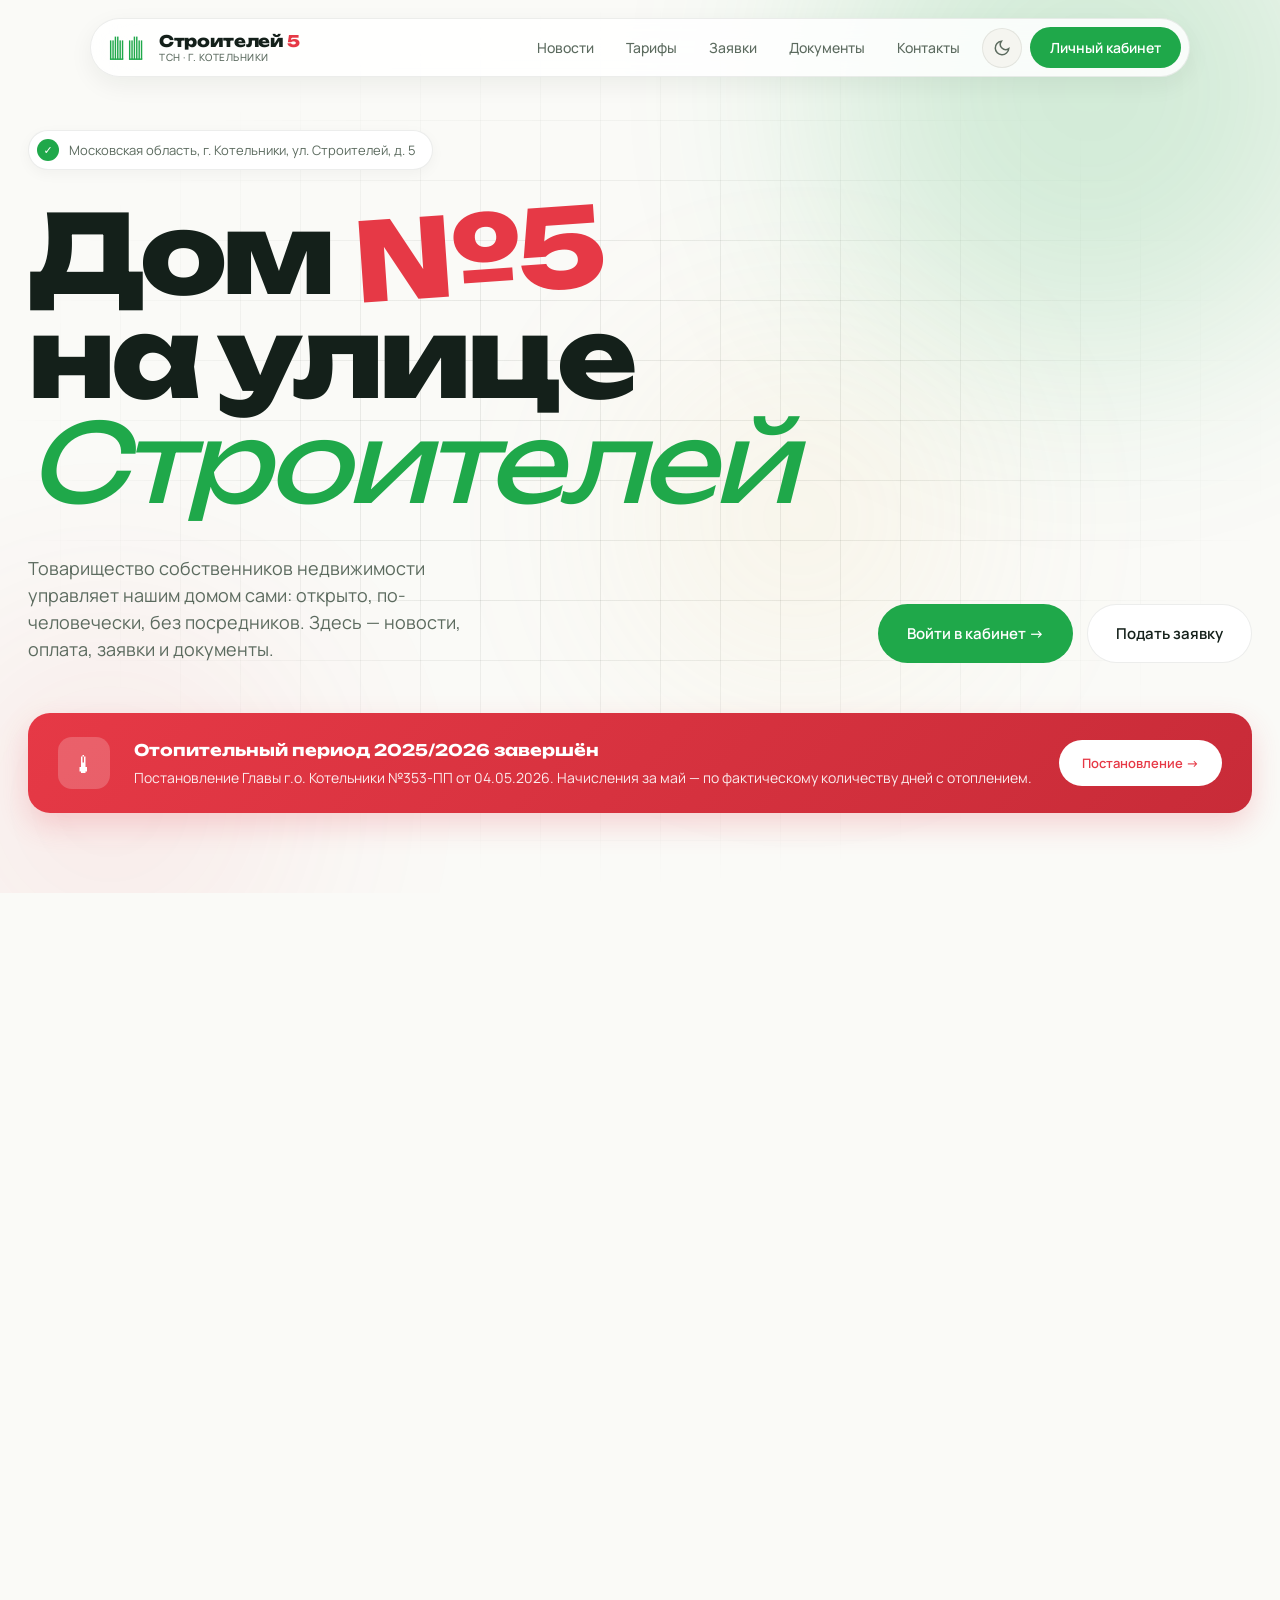
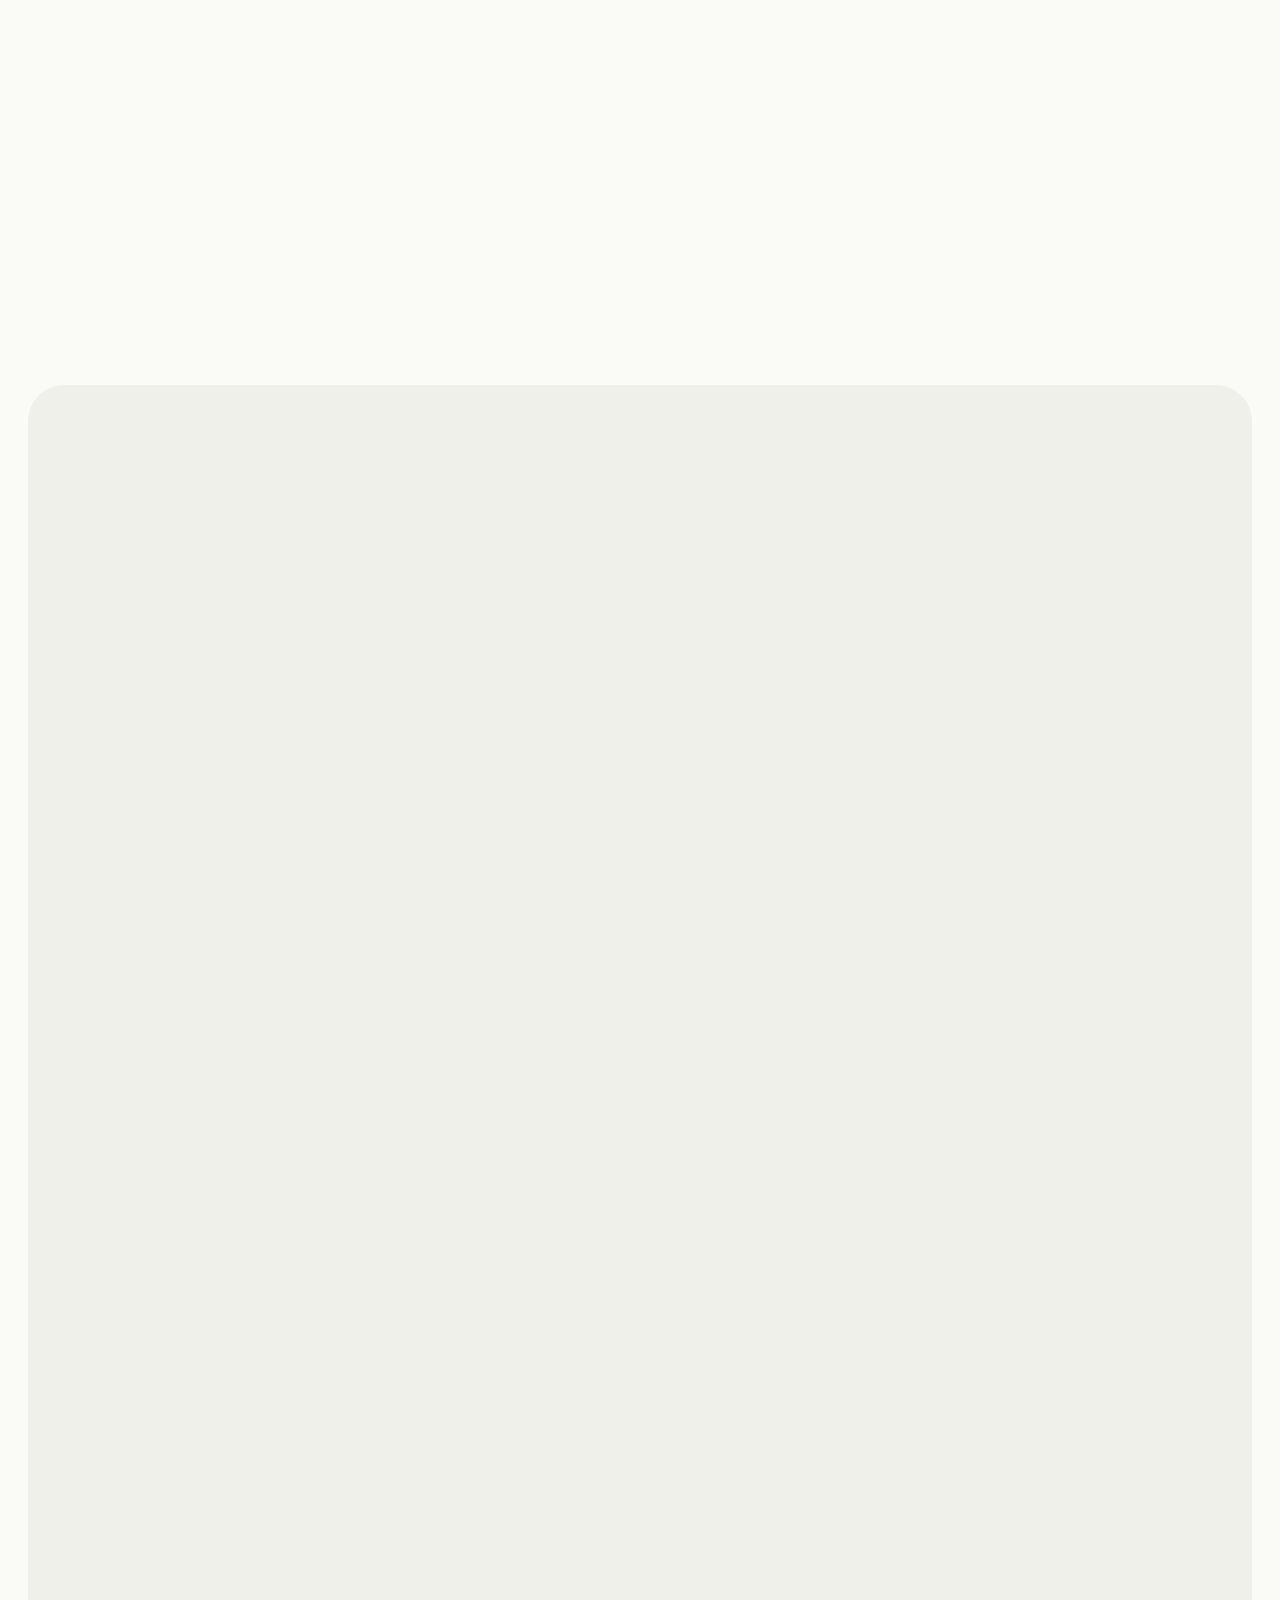
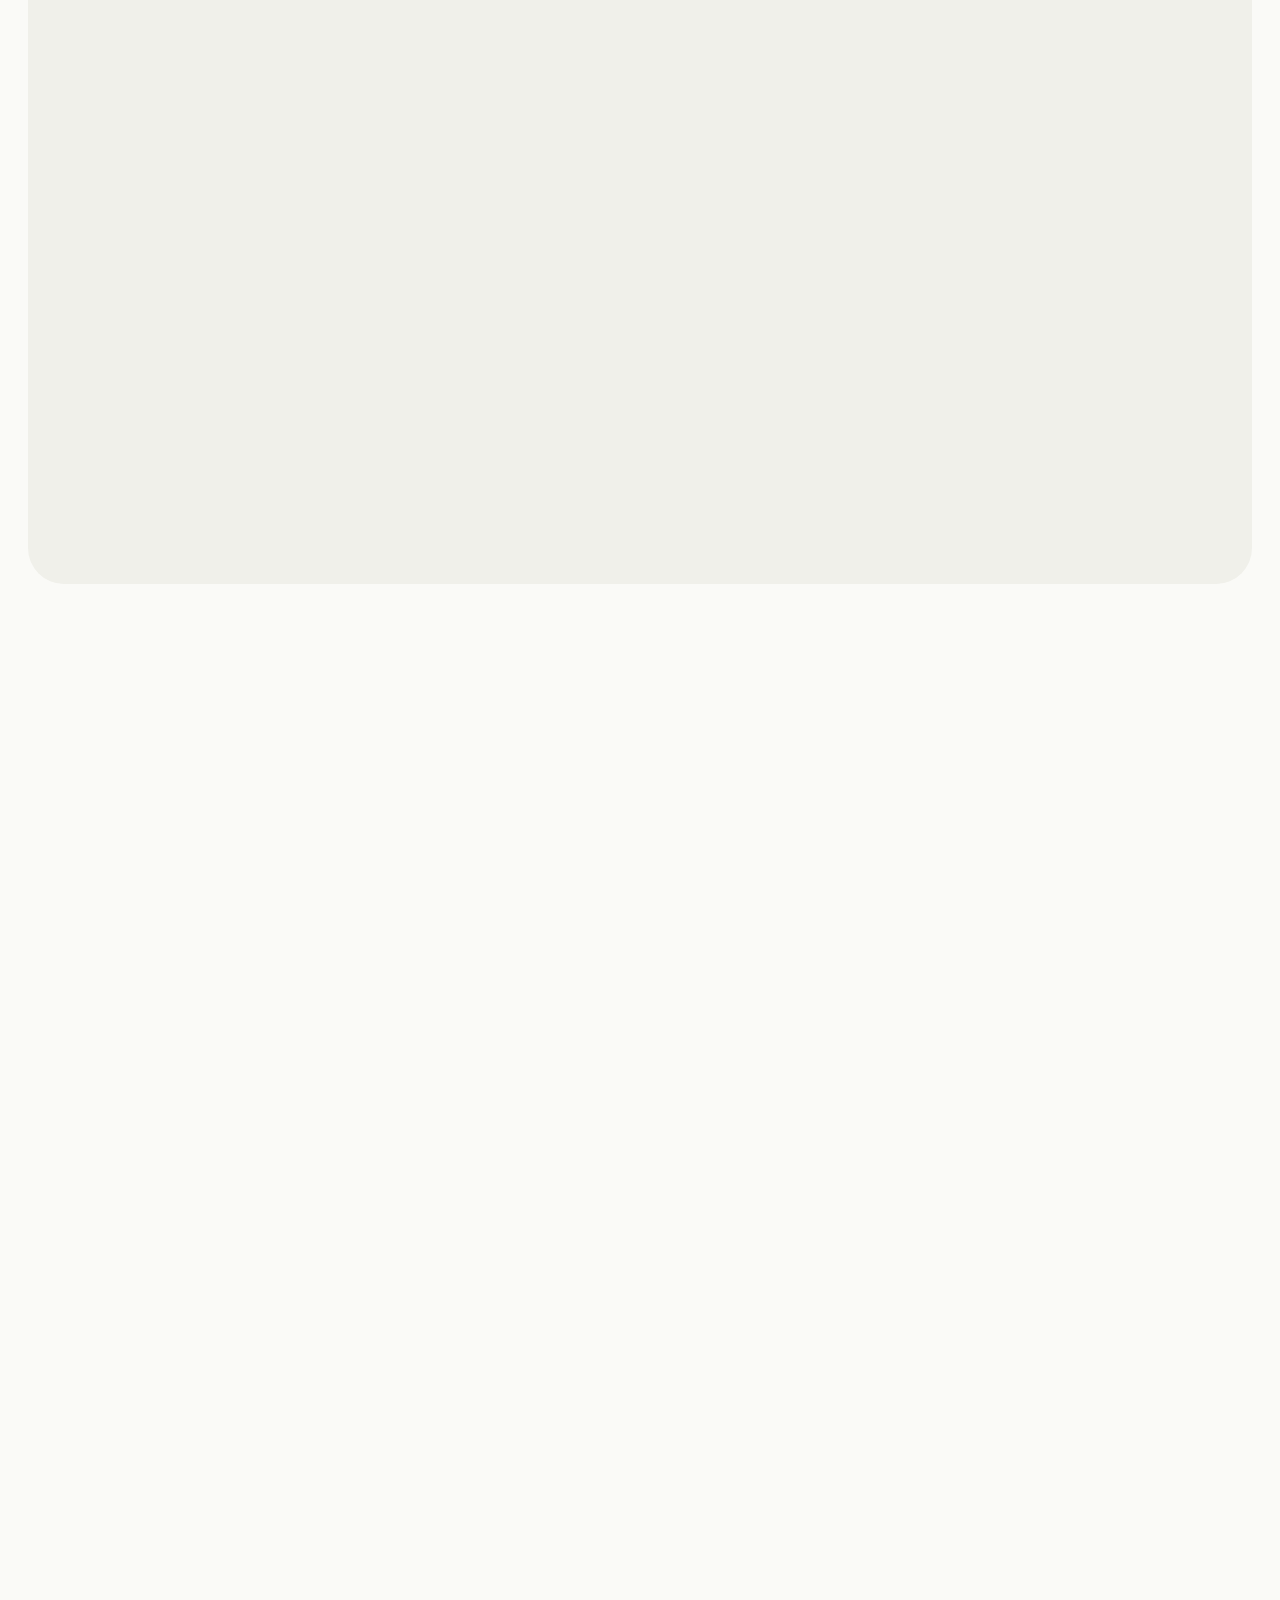
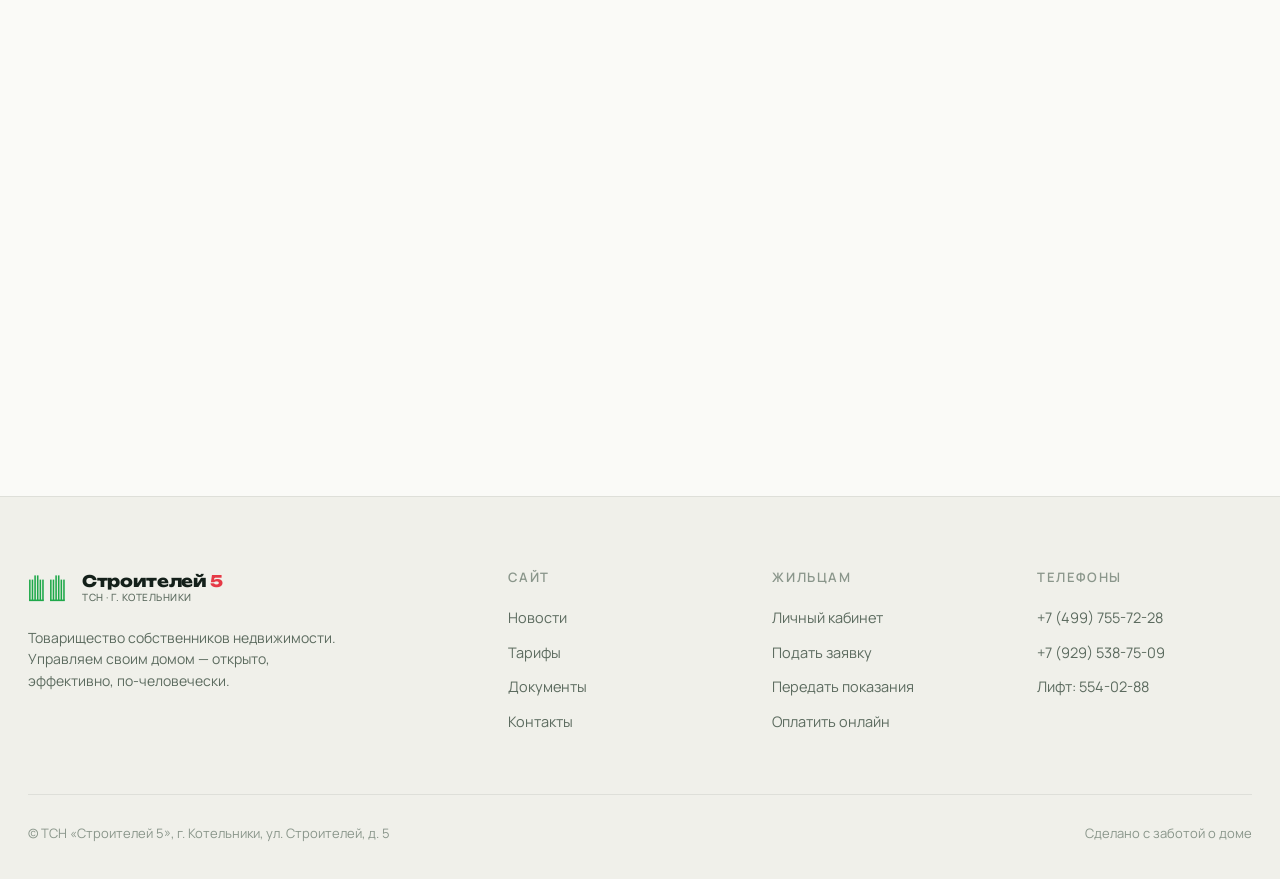
==== commit 02d581b8: "06.05.2026.0003" ====
--- a/index.html
+++ b/index.html
@@ -15,14 +15,7 @@
 <link rel="icon" type="image/svg+xml" href="/favicon.svg">
 
 <!-- Preload theme to avoid flicker -->
-<script>
-  (function() {
-    const saved = localStorage.getItem('theme');
-    const prefersDark = window.matchMedia('(prefers-color-scheme: dark)').matches;
-    const theme = saved || (prefersDark ? 'dark' : 'light');
-    document.documentElement.setAttribute('data-theme', theme);
-  })();
-</script>
+<script src="/theme-init.js"></script>
 
 <link rel="preconnect" href="https://fonts.googleapis.com">
 <link rel="preconnect" href="https://fonts.gstatic.com" crossorigin>
@@ -76,7 +69,7 @@
     <svg class="theme-icon-sun" width="18" height="18" viewBox="0 0 24 24" fill="none" stroke="currentColor" stroke-width="2"><circle cx="12" cy="12" r="5"/><line x1="12" y1="1" x2="12" y2="3"/><line x1="12" y1="21" x2="12" y2="23"/><line x1="4.22" y1="4.22" x2="5.64" y2="5.64"/><line x1="18.36" y1="18.36" x2="19.78" y2="19.78"/><line x1="1" y1="12" x2="3" y2="12"/><line x1="21" y1="12" x2="23" y2="12"/><line x1="4.22" y1="19.78" x2="5.64" y2="18.36"/><line x1="18.36" y1="5.64" x2="19.78" y2="4.22"/></svg>
     <svg class="theme-icon-moon" width="18" height="18" viewBox="0 0 24 24" fill="none" stroke="currentColor" stroke-width="2"><path d="M21 12.79A9 9 0 1 1 11.21 3 7 7 0 0 0 21 12.79z"/></svg>
   </button>
-  <a href="#account" class="nav-cta">Личный кабинет</a>
+  <button class="nav-cta" data-account-modal>Личный кабинет</button>
 </nav>
 
 <!-- HERO -->
@@ -105,7 +98,7 @@
         Товарищество собственников недвижимости управляет нашим домом сами: открыто, по-человечески, без посредников. Здесь — новости, оплата, заявки и документы.
       </p>
       <div class="hero-actions">
-        <a href="#account" class="btn btn-primary">
+        <a href="/account" class="btn btn-primary" data-account-modal>
           Войти в кабинет →
         </a>
         <a href="#requests" class="btn btn-ghost">
@@ -254,7 +247,7 @@
       <div class="account-content">
         <h3 class="display">Личный кабинет жильца</h3>
         <p>Платите за квартиру, передавайте показания и следите за начислениями. Всё в одном месте — на телефоне или ноутбуке.</p>
-        <a href="#" class="btn">Войти →</a>
+        <a href="/account" class="btn" data-account-modal>Войти →</a>
       </div>
 
       <div class="account-mockup">
@@ -349,6 +342,10 @@
       </div>
 
       <form class="request-form reveal" id="requestForm">
+        <!-- honeypot: боты заполняют, люди нет -->
+        <div class="form-honeypot" aria-hidden="true">
+          <input type="text" name="website" tabindex="-1" autocomplete="off">
+        </div>
         <div class="form-row">
           <label for="r-cat">Категория</label>
           <select id="r-cat" name="category" required>
@@ -360,19 +357,25 @@
         </div>
         <div class="form-row">
           <label for="r-flat">Номер квартиры</label>
-          <input id="r-flat" name="apartment" type="text" placeholder="Например, кв. 142" required>
+          <input id="r-flat" name="apartment" type="text" placeholder="Например, кв. 142"
+            required maxlength="10" pattern="^\d{1,4}[а-яёА-ЯЁa-zA-Z]?$"
+            title="Введите номер квартиры (до 4 цифр)">
         </div>
         <div class="form-row">
           <label for="r-name">Ваше имя</label>
-          <input id="r-name" name="name" type="text" placeholder="Иван Иванов" required>
+          <input id="r-name" name="name" type="text" placeholder="Иван Иванов"
+            required maxlength="100">
         </div>
         <div class="form-row">
           <label for="r-msg">Описание</label>
-          <textarea id="r-msg" name="description" placeholder="Опишите ситуацию подробно..." required></textarea>
+          <textarea id="r-msg" name="description" placeholder="Опишите ситуацию подробно..."
+            required maxlength="2000"></textarea>
         </div>
         <div class="form-row">
           <label for="r-phone">Телефон для связи</label>
-          <input id="r-phone" name="phone" type="tel" placeholder="+7 ___ ___ __ __" required>
+          <input id="r-phone" name="phone" type="tel" placeholder="+7 ___ ___ __ __"
+            required maxlength="20" pattern="^(\+7|8)[\s\-]?\(?\d{3}\)?[\s\-]?\d{3}[\s\-]?\d{2}[\s\-]?\d{2}$"
+            title="Введите номер в формате +7 (999) 123-45-67">
         </div>
         <button type="submit" class="btn btn-primary" id="submitBtn" style="width: 100%; justify-content: center;">
           Отправить заявку →
@@ -549,7 +552,7 @@
       <div class="footer-col">
         <h5>Жильцам</h5>
         <ul>
-          <li><a href="#account">Личный кабинет</a></li>
+          <li><a href="/account" data-account-modal>Личный кабинет</a></li>
           <li><a href="#requests">Подать заявку</a></li>
           <li><a href="#">Передать показания</a></li>
           <li><a href="#">Оплатить онлайн</a></li>
@@ -571,7 +574,116 @@
   </div>
 </footer>
 
+<!-- ======= МОДАЛ: ЛИЧНЫЙ КАБИНЕТ ======= -->
+<div id="accountModal" class="modal-overlay" role="dialog" aria-modal="true" aria-label="Личный кабинет">
+  <div class="modal-backdrop" id="modalBackdrop"></div>
+  <div class="modal-inner">
+    <button class="modal-close" id="modalClose" aria-label="Закрыть">
+      <svg width="16" height="16" viewBox="0 0 24 24" fill="none" stroke="currentColor" stroke-width="2.5"><line x1="18" y1="6" x2="6" y2="18"/><line x1="6" y1="6" x2="18" y2="18"/></svg>
+    </button>
+
+    <!-- ВХОД -->
+    <div id="mlLogin">
+      <h2 class="display modal-title">Личный кабинет</h2>
+      <p class="modal-sub">Войдите с email и паролем, которые выдало правление</p>
+      <form id="mlLoginForm" novalidate>
+        <div class="form-row">
+          <label for="ml-email">Email</label>
+          <input id="ml-email" name="email" type="email" placeholder="ivan@example.com"
+            required autocomplete="email">
+        </div>
+        <div class="form-row">
+          <label for="ml-pass">Пароль</label>
+          <input id="ml-pass" name="password" type="password"
+            required autocomplete="current-password" minlength="6">
+        </div>
+        <button type="submit" class="btn btn-primary modal-full-btn" id="mlLoginBtn">Войти →</button>
+        <div class="form-status" id="mlLoginStatus"></div>
+      </form>
+      <button class="modal-text-link" id="mlResetToggle">Забыли пароль?</button>
+      <div id="mlResetBox" hidden>
+        <p class="modal-hint">Введите email — пришлём ссылку для смены пароля</p>
+        <form id="mlResetForm" novalidate>
+          <div class="form-row">
+            <label for="ml-re">Email</label>
+            <input id="ml-re" name="email" type="email" placeholder="ivan@example.com" required>
+          </div>
+          <button type="submit" class="btn btn-ghost modal-full-btn" id="mlResetBtn">Отправить письмо →</button>
+          <div class="form-status" id="mlResetStatus"></div>
+        </form>
+      </div>
+    </div>
+
+    <!-- НОВЫЙ ПАРОЛЬ (по ссылке из письма) -->
+    <div id="mlRecovery" hidden>
+      <h2 class="display modal-title">Новый пароль</h2>
+      <p class="modal-sub">Придумайте новый пароль для входа в кабинет</p>
+      <form id="mlRecoveryForm" novalidate>
+        <div class="form-row">
+          <label for="ml-np">Новый пароль</label>
+          <input id="ml-np" name="password" type="password" required minlength="8" placeholder="Минимум 8 символов">
+        </div>
+        <div class="form-row">
+          <label for="ml-np2">Повторите пароль</label>
+          <input id="ml-np2" name="password2" type="password" required minlength="8">
+        </div>
+        <button type="submit" class="btn btn-primary modal-full-btn" id="mlRecoveryBtn">Сохранить пароль →</button>
+        <div class="form-status" id="mlRecoveryStatus"></div>
+      </form>
+    </div>
+
+    <!-- ДАШБОРД -->
+    <div id="mlDash" hidden>
+      <!-- Профиль -->
+      <div class="modal-dash-header">
+        <div class="modal-dash-user">
+          <div class="dash-avatar" id="mlAvatar">АК</div>
+          <div>
+            <div class="dash-name display" id="mlName">Загрузка…</div>
+            <div class="dash-apt" id="mlApt"></div>
+          </div>
+        </div>
+        <button class="btn btn-ghost modal-logout-btn" id="mlLogoutBtn">Выйти</button>
+      </div>
+
+      <div class="board-badge" id="mlBoardBadge" hidden>
+        Режим правления — видны все заявки дома
+      </div>
+
+      <!-- Смена пароля -->
+      <div class="modal-dash-section-head">
+        <h3 class="display modal-dash-section-title">Мои заявки</h3>
+        <button class="modal-text-link" id="mlChangePwdToggle">Сменить пароль</button>
+      </div>
+
+      <div id="mlChangePwdBox" hidden>
+        <form id="mlChangePwdForm" class="modal-change-pwd" novalidate>
+          <div class="form-row">
+            <label for="ml-cp">Новый пароль</label>
+            <input id="ml-cp" name="password" type="password" required minlength="8" placeholder="Минимум 8 символов">
+          </div>
+          <div class="form-row">
+            <label for="ml-cp2">Повторите</label>
+            <input id="ml-cp2" name="password2" type="password" required minlength="8">
+          </div>
+          <div class="modal-pwd-actions">
+            <button type="submit" class="btn btn-primary" id="mlChangePwdBtn">Сохранить →</button>
+            <button type="button" class="btn btn-ghost" id="mlChangePwdCancel">Отмена</button>
+          </div>
+          <div class="form-status" id="mlChangePwdStatus"></div>
+        </form>
+      </div>
+
+      <!-- Список заявок -->
+      <div id="mlRequestsList" class="requests-list">
+        <div class="requests-loading">Загрузка…</div>
+      </div>
+    </div>
+  </div>
+</div>
+
 <script src="/config.js"></script>
 <script type="module" src="/app.js"></script>
+<script type="module" src="/account-modal.js"></script>
 </body>
 </html>
--- a/styles.css
+++ b/styles.css
@@ -175,6 +175,9 @@
   background: var(--green);
   color: white;
   padding: 11px 20px;
+  border: none;
+  cursor: pointer;
+  font-family: inherit;
   border-radius: 100px;
   text-decoration: none;
   font-weight: 600;
@@ -1118,3 +1121,371 @@
   opacity: 1;
   transform: translateY(0);
 }
+
+/* ====================================================
+   МОДАЛ — ЛИЧНЫЙ КАБИНЕТ
+   ==================================================== */
+
+.modal-overlay {
+  position: fixed;
+  inset: 0;
+  z-index: 500;
+  display: none;
+  align-items: center;
+  justify-content: center;
+  padding: 20px;
+}
+.modal-overlay.is-open { display: flex; }
+
+.modal-backdrop {
+  position: absolute;
+  inset: 0;
+  background: rgba(0, 0, 0, 0.55);
+  backdrop-filter: blur(8px);
+  -webkit-backdrop-filter: blur(8px);
+}
+
+.modal-inner {
+  position: relative;
+  z-index: 1;
+  background: var(--surface);
+  border: 1px solid var(--line);
+  border-radius: 24px;
+  padding: 44px 48px 48px;
+  width: 100%;
+  max-width: 480px;
+  max-height: 90vh;
+  overflow-y: auto;
+  box-shadow: var(--shadow-xl);
+  animation: modalIn .22s ease-out;
+}
+
+@keyframes modalIn {
+  from { opacity: 0; transform: translateY(16px) scale(0.98); }
+  to   { opacity: 1; transform: translateY(0) scale(1); }
+}
+
+.modal-close {
+  position: absolute;
+  top: 16px;
+  right: 16px;
+  width: 36px;
+  height: 36px;
+  display: flex;
+  align-items: center;
+  justify-content: center;
+  background: var(--surface-2);
+  border: 1px solid var(--line);
+  border-radius: 50%;
+  cursor: pointer;
+  color: var(--text-mute);
+  transition: background .2s, color .2s;
+  font-family: inherit;
+}
+.modal-close:hover { background: var(--bg-soft); color: var(--text); }
+
+.modal-title { font-size: clamp(22px, 4vw, 30px); margin-bottom: 10px; }
+.modal-sub   { color: var(--text-dim); font-size: 14px; margin-bottom: 32px; line-height: 1.5; }
+.modal-hint  { color: var(--text-dim); font-size: 14px; margin: 18px 0 14px; }
+
+.modal-full-btn { width: 100%; justify-content: center; margin-top: 4px; }
+
+/* Кнопка "Забыли пароль?" и другие текстовые ссылки */
+.modal-text-link {
+  display: inline-block;
+  background: none;
+  border: none;
+  padding: 14px 0 0;
+  font-family: inherit;
+  font-size: 14px;
+  font-weight: 500;
+  color: var(--text-mute);
+  cursor: pointer;
+  text-decoration: none;
+  border-bottom: 1px solid var(--line);
+  transition: color .2s, border-color .2s;
+}
+.modal-text-link:hover {
+  color: var(--green);
+  border-color: var(--green);
+}
+
+/* Дашборд внутри модала */
+.modal-dash-header {
+  display: flex;
+  align-items: center;
+  justify-content: space-between;
+  gap: 12px;
+  margin-bottom: 20px;
+  flex-wrap: wrap;
+}
+
+.modal-dash-user { display: flex; align-items: center; gap: 14px; }
+
+.modal-logout-btn { font-size: 13px; padding: 10px 18px; }
+
+.modal-dash-section-head {
+  display: flex;
+  align-items: center;
+  justify-content: space-between;
+  gap: 12px;
+  margin: 24px 0 16px;
+  flex-wrap: wrap;
+}
+
+.modal-dash-section-title { font-size: 17px; }
+
+.modal-change-pwd {
+  background: var(--surface-2);
+  border-radius: 16px;
+  padding: 20px;
+  margin-bottom: 16px;
+}
+
+.modal-pwd-actions { display: flex; gap: 10px; margin-top: 4px; flex-wrap: wrap; }
+
+@media (max-width: 540px) {
+  .modal-inner { padding: 32px 20px 36px; }
+}
+
+/* Honeypot: скрыто от людей, видно ботам */
+.form-honeypot {
+  position: absolute;
+  left: -9999px;
+  width: 1px;
+  height: 1px;
+  overflow: hidden;
+}
+
+/* ====================================================
+   ЛИЧНЫЙ КАБИНЕТ
+   ==================================================== */
+
+.acct-section {
+  min-height: calc(100vh - 72px);
+  padding: 110px 0 100px;
+}
+
+/* --- Вход --- */
+.login-wrap {
+  max-width: 460px;
+  margin: 0 auto;
+}
+
+.login-card {
+  background: var(--surface);
+  border: 1px solid var(--line);
+  border-radius: 24px;
+  padding: 48px 44px;
+  box-shadow: var(--shadow-md);
+}
+
+.login-icon {
+  color: var(--green);
+  margin-bottom: 28px;
+}
+
+.login-title {
+  font-size: clamp(24px, 4vw, 34px);
+  margin-bottom: 10px;
+}
+
+.login-sub {
+  color: var(--text-dim);
+  font-size: 14px;
+  margin-bottom: 36px;
+  line-height: 1.5;
+}
+
+.login-btn {
+  width: 100%;
+  justify-content: center;
+  margin-top: 4px;
+}
+
+.reset-toggle {
+  background: none;
+  border: none;
+  color: var(--text-mute);
+  font-family: inherit;
+  font-size: 14px;
+  cursor: pointer;
+  padding: 16px 0 0;
+  text-decoration: underline;
+  text-underline-offset: 3px;
+  display: block;
+}
+.reset-toggle:hover { color: var(--text-dim); }
+
+.reset-hint {
+  color: var(--text-dim);
+  font-size: 14px;
+  margin: 18px 0 14px;
+}
+
+/* --- Дашборд --- */
+.dash-header {
+  display: flex;
+  align-items: center;
+  justify-content: space-between;
+  gap: 16px;
+  margin-bottom: 28px;
+  flex-wrap: wrap;
+}
+
+.dash-user {
+  display: flex;
+  align-items: center;
+  gap: 18px;
+}
+
+.dash-avatar {
+  width: 54px;
+  height: 54px;
+  border-radius: 50%;
+  background: var(--green);
+  color: #fff;
+  font-family: 'Unbounded', sans-serif;
+  font-weight: 700;
+  font-size: 17px;
+  display: flex;
+  align-items: center;
+  justify-content: center;
+  flex-shrink: 0;
+}
+
+.dash-name {
+  font-size: clamp(18px, 2.5vw, 22px);
+}
+
+.dash-apt {
+  color: var(--text-dim);
+  font-size: 14px;
+  margin-top: 4px;
+}
+
+.dash-actions {
+  display: flex;
+  gap: 10px;
+  flex-wrap: wrap;
+}
+
+.dash-pwd-btn {
+  font-size: 14px;
+  padding: 12px 20px;
+}
+
+.board-badge {
+  display: inline-flex;
+  align-items: center;
+  gap: 8px;
+  background: var(--green);
+  color: #fff;
+  font-size: 13px;
+  font-weight: 600;
+  padding: 8px 18px;
+  border-radius: 100px;
+  margin-bottom: 24px;
+}
+
+.dash-card {
+  background: var(--surface);
+  border: 1px solid var(--line);
+  border-radius: 24px;
+  padding: 36px 40px;
+  box-shadow: var(--shadow-sm);
+  margin-bottom: 20px;
+}
+
+.dash-card-title {
+  font-size: clamp(18px, 2.5vw, 22px);
+  margin-bottom: 28px;
+}
+
+.change-pwd-card .dash-card-title { margin-bottom: 20px; }
+
+.dash-form-actions {
+  display: flex;
+  gap: 12px;
+  flex-wrap: wrap;
+  margin-top: 4px;
+}
+
+/* --- Список заявок --- */
+.requests-list {
+  display: flex;
+  flex-direction: column;
+  gap: 12px;
+}
+
+.requests-loading,
+.requests-empty {
+  color: var(--text-mute);
+  font-size: 15px;
+  text-align: center;
+  padding: 32px 0;
+}
+
+.request-item {
+  border: 1px solid var(--line);
+  border-radius: 16px;
+  padding: 18px 22px;
+  transition: border-color .2s, box-shadow .2s;
+}
+.request-item:hover {
+  border-color: var(--text-mute);
+  box-shadow: var(--shadow-sm);
+}
+
+.request-item-head {
+  display: flex;
+  align-items: center;
+  gap: 10px;
+  flex-wrap: wrap;
+  margin-bottom: 10px;
+}
+
+.req-status-badge {
+  font-size: 12px;
+  font-weight: 600;
+  padding: 4px 12px;
+  border-radius: 100px;
+  white-space: nowrap;
+}
+
+.req-status-badge.status-new         { background: #dbeafe; color: #1d4ed8; }
+.req-status-badge.status-in_progress { background: #fef9c3; color: #92400e; }
+.req-status-badge.status-done        { background: var(--green-soft); color: var(--green-deep); }
+.req-status-badge.status-closed      { background: var(--surface-2); color: var(--text-mute); }
+
+[data-theme="dark"] .req-status-badge.status-new         { background: #1e3a5f; color: #93c5fd; }
+[data-theme="dark"] .req-status-badge.status-in_progress { background: #3d2f00; color: #fde047; }
+
+.request-item-cat {
+  font-size: 13px;
+  color: var(--text-dim);
+}
+
+.request-item-apt {
+  font-size: 13px;
+  font-weight: 600;
+  color: var(--green);
+}
+
+.request-item-date {
+  font-size: 13px;
+  color: var(--text-mute);
+  margin-left: auto;
+}
+
+.request-item-desc {
+  font-size: 15px;
+  color: var(--text);
+  line-height: 1.55;
+}
+
+@media (max-width: 600px) {
+  .login-card { padding: 32px 24px; }
+  .dash-card  { padding: 24px 20px; }
+  .request-item-date { margin-left: 0; }
+}
